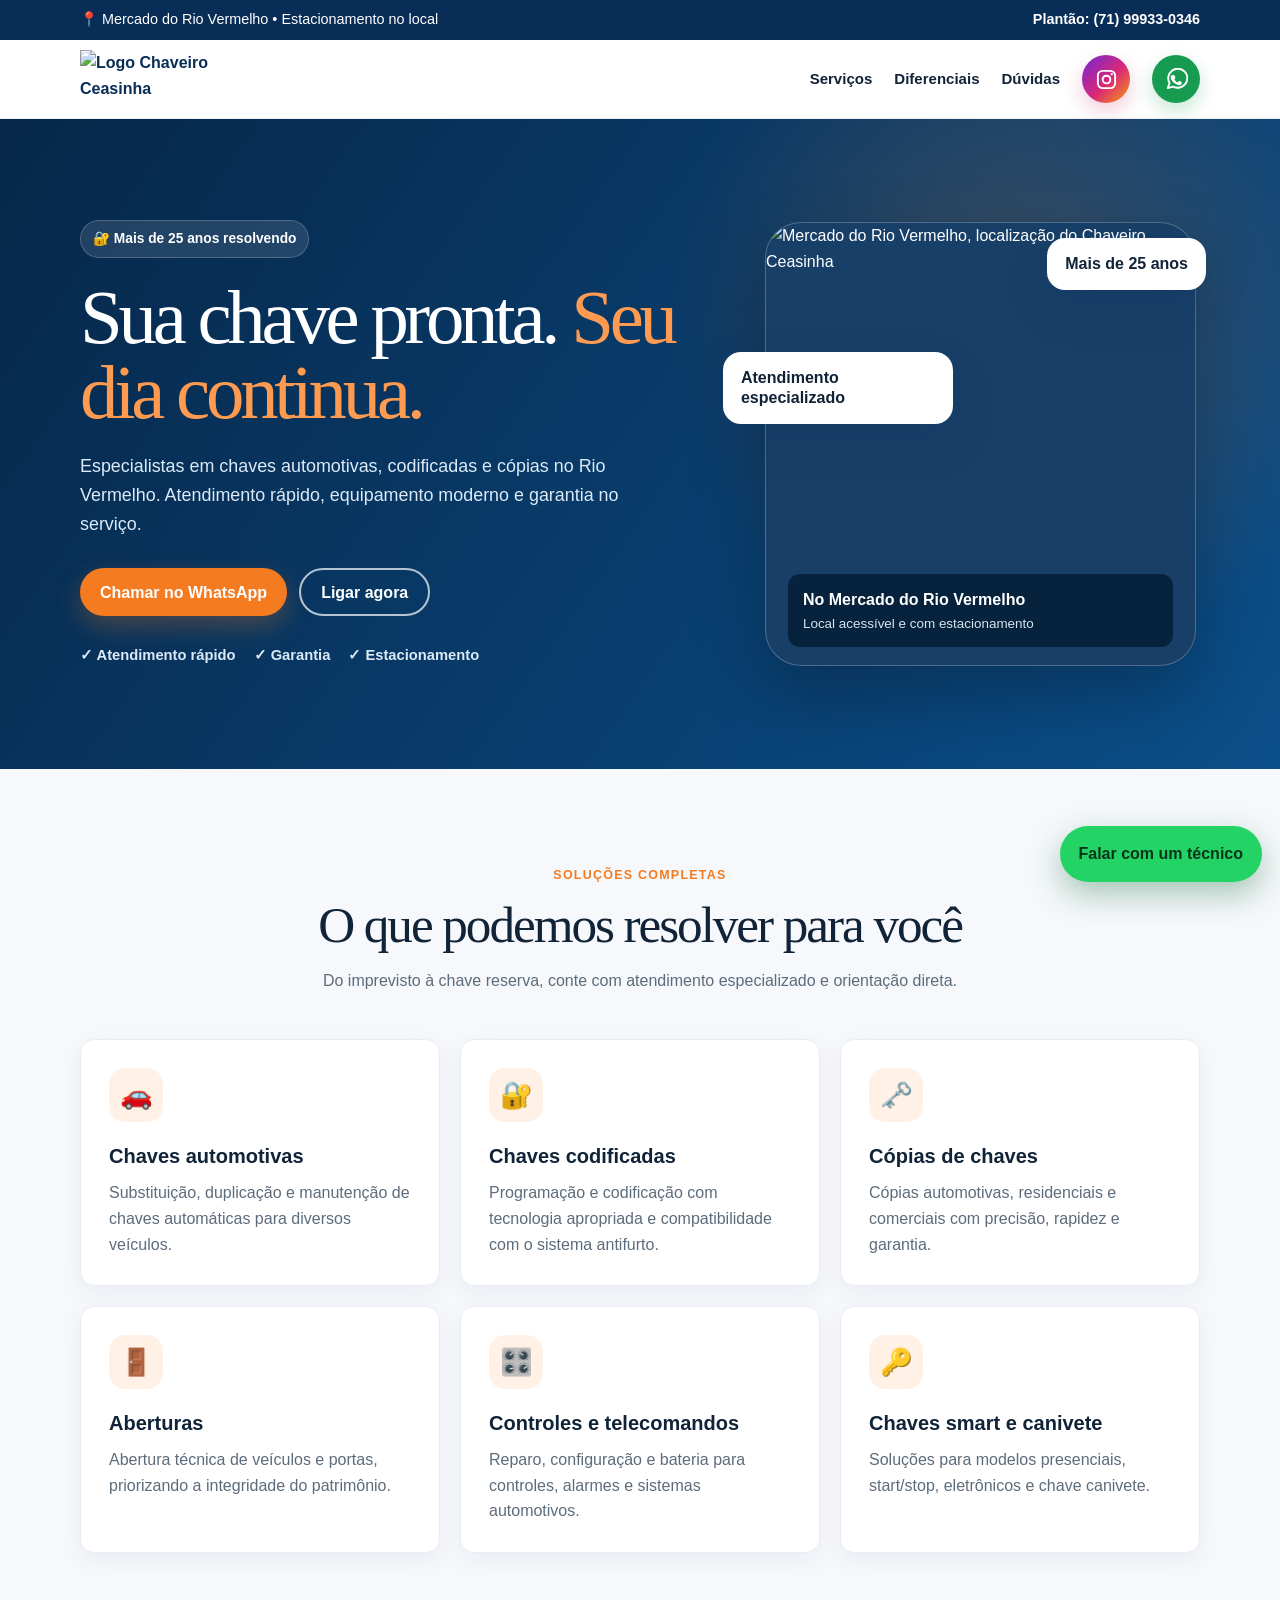
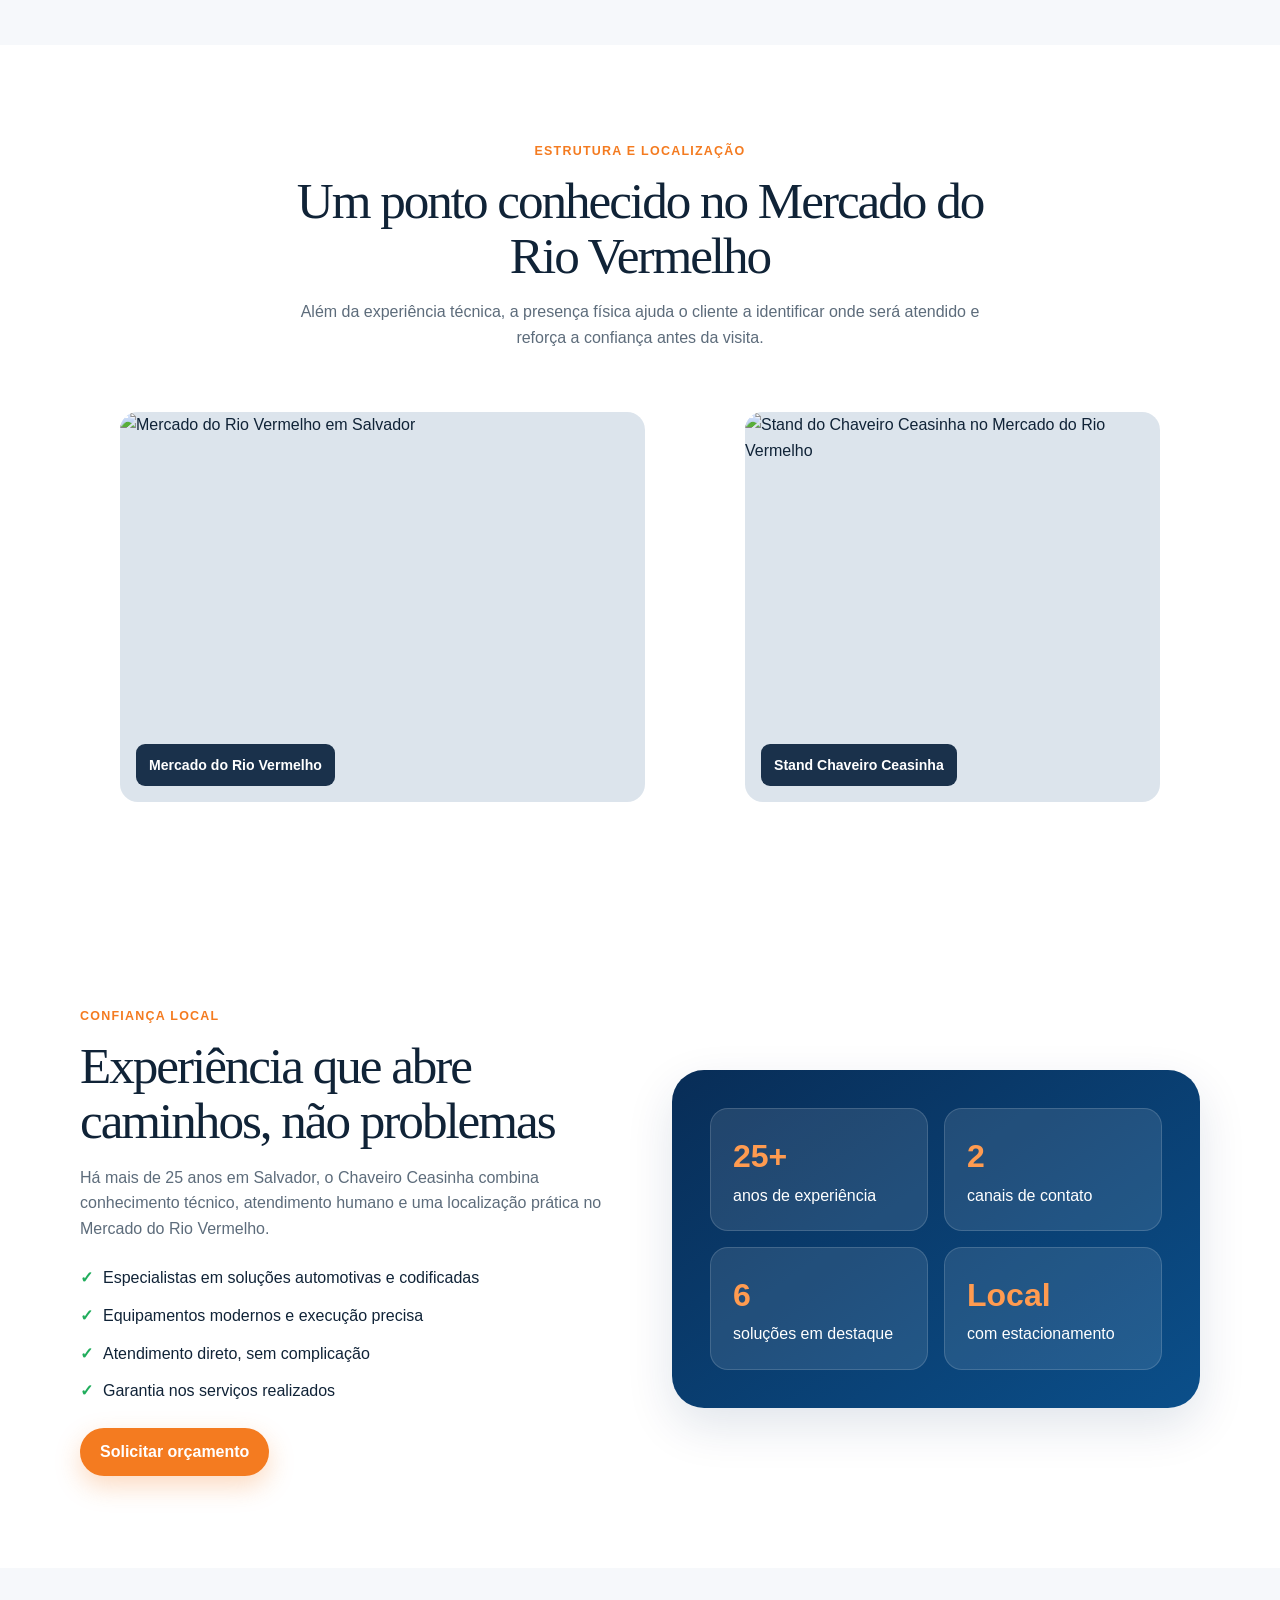
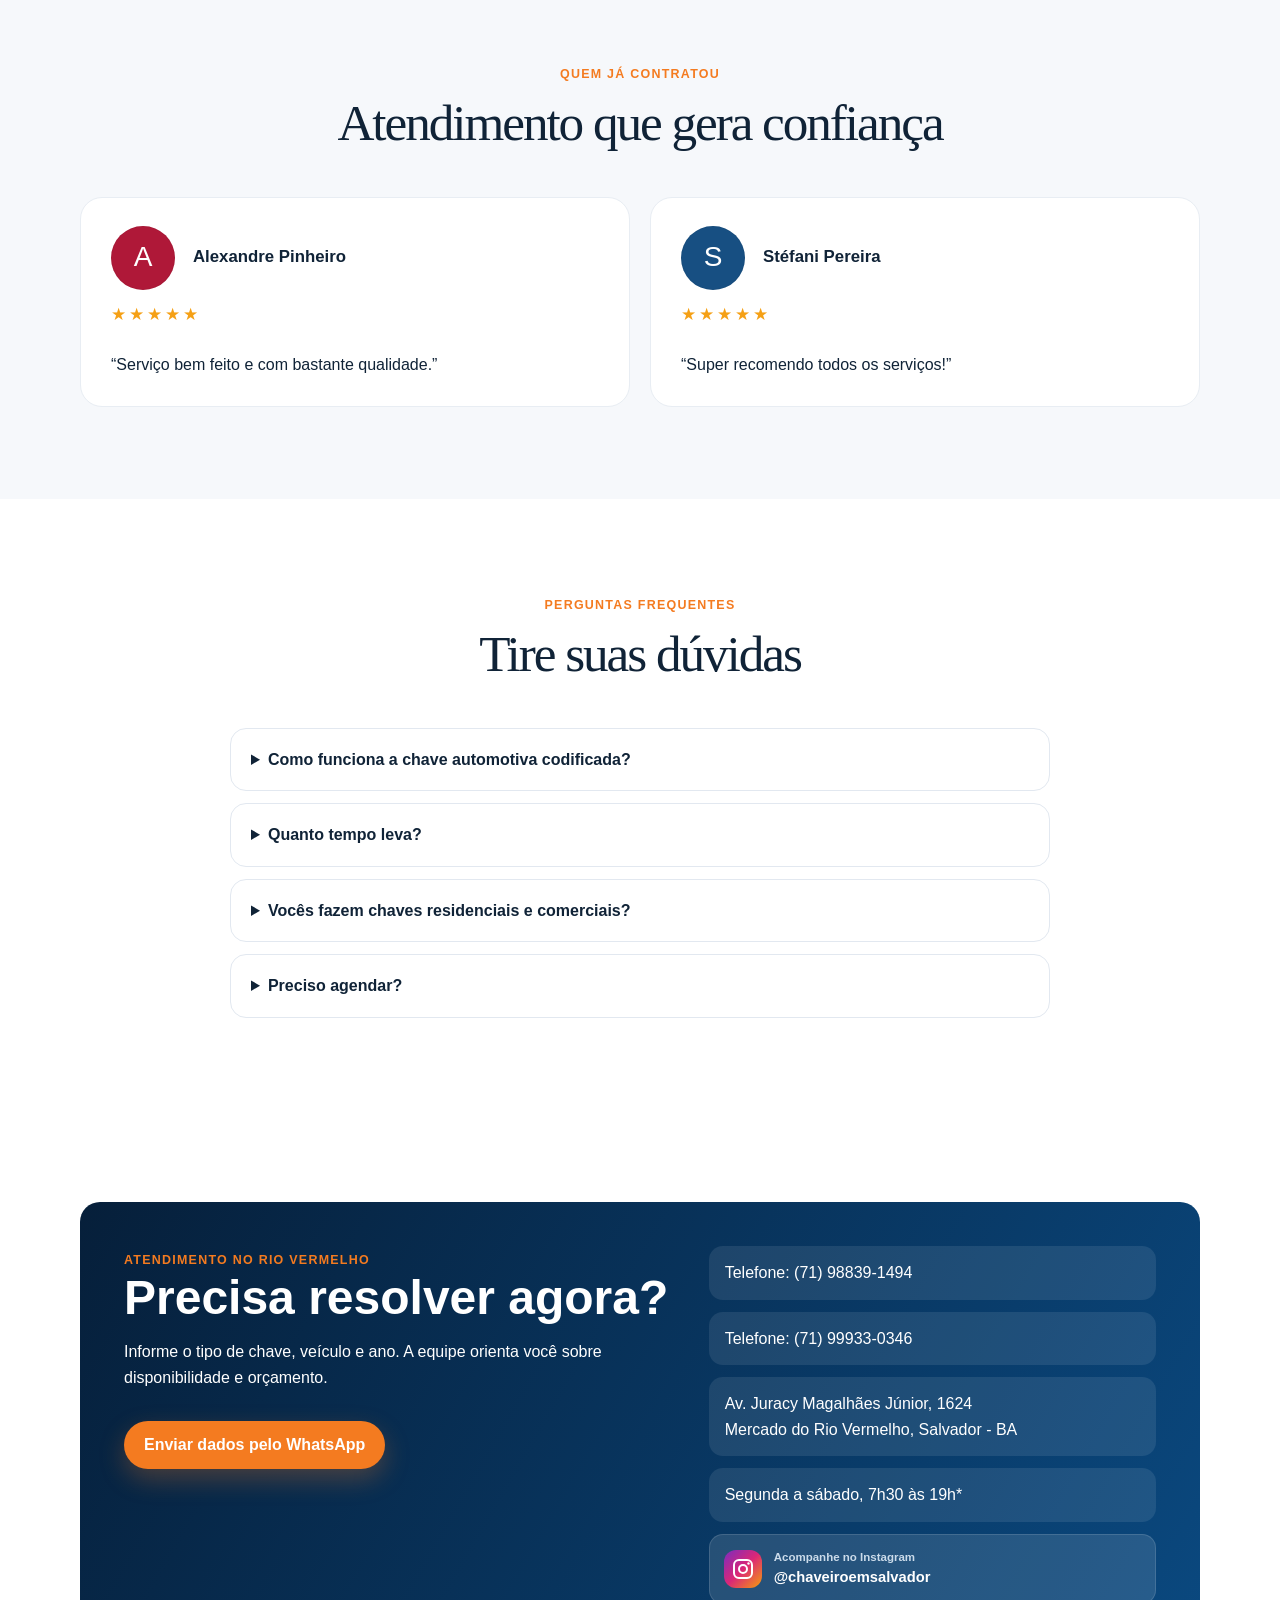
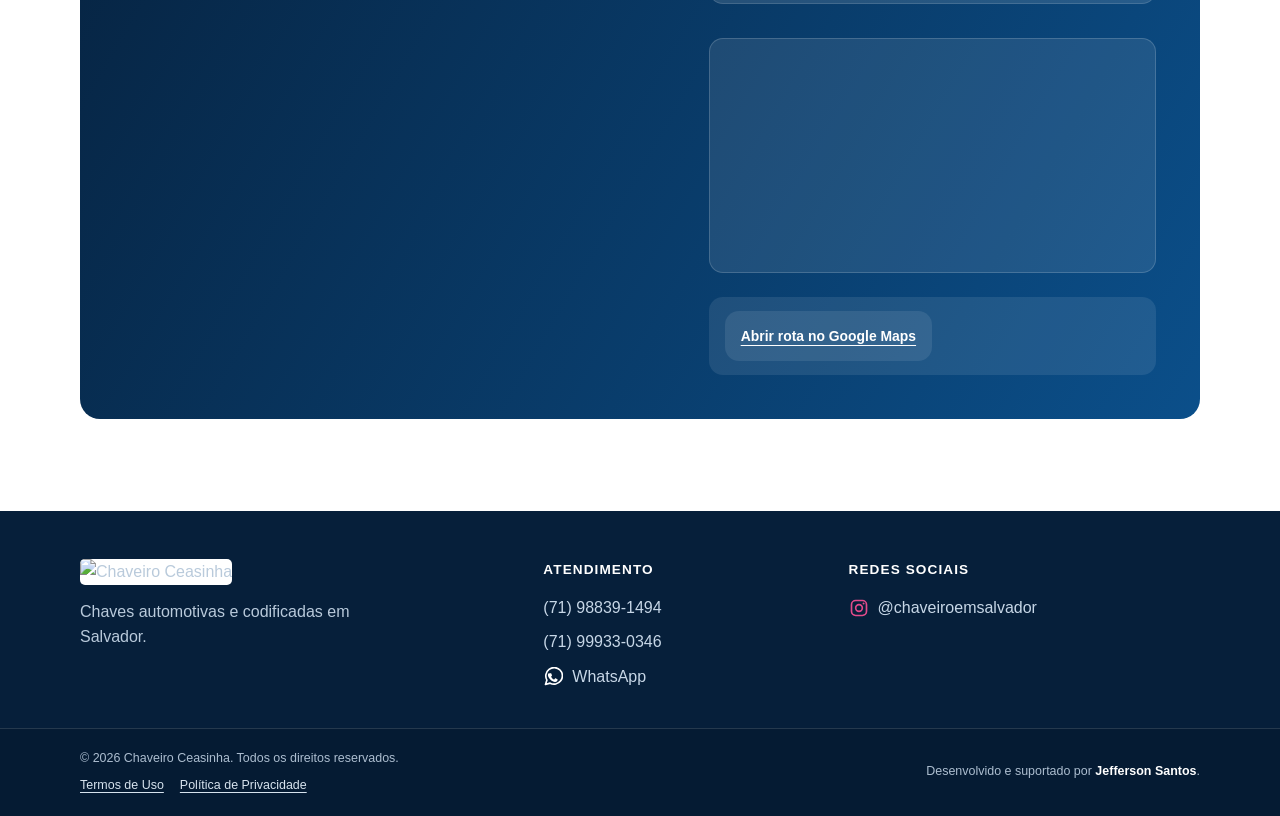
==== chaveiro-ceasinha-site-completo-v8/chaveiro-ceasinha-site-v8/index.html @ 97435607 "Add files via upload" ====
<!doctype html>
<html lang="pt-BR">
<head>
<meta charset="utf-8"><meta name="viewport" content="width=device-width,initial-scale=1">
<title>Chaveiro Ceasinha | Chaves Automotivas no Rio Vermelho</title>
<meta name="description" content="Chaves automotivas, codificadas e cópias no Mercado do Rio Vermelho, Salvador. Mais de 25 anos de experiência. Fale agora pelo WhatsApp.">
<meta name="theme-color" content="#092f5c">
<meta property="og:title" content="Chaveiro Ceasinha | Atendimento rápido em Salvador">
<meta property="og:description" content="Especialistas em chaves automotivas e codificadas no Rio Vermelho.">
<style>
:root{--navy:#082d57;--blue:#0b4f8a;--orange:#f47b20;--ink:#102337;--muted:#5d6c7b;--bg:#f6f8fb;--white:#fff;--green:#20ad5c;--shadow:0 18px 48px rgba(8,45,87,.12);--r:22px}
*{box-sizing:border-box}html{scroll-behavior:smooth}body{margin:0;font-family:Inter,ui-sans-serif,system-ui,-apple-system,Segoe UI,Roboto,Arial,sans-serif;color:var(--ink);background:var(--white);line-height:1.6}a{text-decoration:none;color:inherit}.wrap{width:min(1120px,calc(100% - 32px));margin:auto}.top{background:var(--navy);color:#fff;font-size:.9rem}.top .wrap{min-height:40px;display:flex;justify-content:space-between;align-items:center;gap:16px}.top a{font-weight:800}.nav{position:sticky;top:0;z-index:50;background:rgba(255,255,255,.94);backdrop-filter:blur(12px);border-bottom:1px solid #e9eef4}.nav .wrap{height:78px;display:flex;align-items:center;justify-content:space-between;gap:22px}.logo{display:flex;align-items:center;gap:12px;font-weight:900;color:var(--navy)}.logo img{width:188px;height:58px;object-fit:contain}.links{display:flex;align-items:center;gap:22px;font-weight:700;font-size:.94rem}.btn{display:inline-flex;align-items:center;justify-content:center;gap:9px;min-height:48px;padding:0 20px;border-radius:999px;font-weight:900;border:0;cursor:pointer;transition:.2s}.btn:hover{transform:translateY(-2px)}.btn-orange{background:var(--orange);color:#fff;box-shadow:0 10px 26px rgba(244,123,32,.28)}.btn-outline{border:2px solid rgba(255,255,255,.7);color:#fff}.hero{overflow:hidden;background:radial-gradient(circle at 80% 30%,rgba(244,123,32,.22),transparent 32%),linear-gradient(125deg,#062749,#0b4f8a);color:#fff}.hero .wrap{min-height:650px;display:grid;grid-template-columns:1.12fr .88fr;align-items:center;gap:54px;padding-block:72px}.eyebrow{display:inline-flex;gap:8px;align-items:center;background:rgba(255,255,255,.11);border:1px solid rgba(255,255,255,.2);border-radius:999px;padding:7px 12px;font-weight:800;font-size:.86rem}.hero h1{font-size:clamp(2.7rem,6vw,5.2rem);line-height:.98;letter-spacing:-.055em;margin:22px 0}.hero h1 span{color:#ff9b50}.hero p{font-size:1.12rem;color:#dceaf7;max-width:610px}.actions{display:flex;flex-wrap:wrap;gap:12px;margin-top:30px}.trust{display:flex;flex-wrap:wrap;gap:18px;margin-top:28px;color:#dceaf7;font-weight:700;font-size:.92rem}.visual{position:relative;min-height:480px}.keycard{position:absolute;inset:18px 4px 18px 34px;border-radius:36px;background:linear-gradient(145deg,rgba(255,255,255,.2),rgba(255,255,255,.07));border:1px solid rgba(255,255,255,.24);box-shadow:0 30px 70px rgba(0,0,0,.25);display:grid;place-items:center;overflow:hidden}.key{font-size:11rem;filter:drop-shadow(0 18px 18px rgba(0,0,0,.25));transform:rotate(-18deg)}.float{position:absolute;background:#fff;color:var(--ink);padding:16px 18px;border-radius:18px;box-shadow:var(--shadow);font-weight:850}.f1{left:0;bottom:58px}.f2{right:-8px;top:46px}.section{padding:92px 0}.section.gray{background:var(--bg)}.head{max-width:720px;margin:0 auto 46px;text-align:center}.kicker{color:var(--orange);font-weight:900;text-transform:uppercase;letter-spacing:.1em;font-size:.78rem}.head h2,.split h2{font-size:clamp(2rem,4vw,3.25rem);line-height:1.08;letter-spacing:-.04em;margin:10px 0 14px}.head p,.split p{color:var(--muted)}.cards{display:grid;grid-template-columns:repeat(3,1fr);gap:20px}.card{background:#fff;border:1px solid #e8edf3;border-radius:var(--r);padding:28px;box-shadow:0 10px 32px rgba(8,45,87,.06);transition:.2s}.card:hover{transform:translateY(-5px);box-shadow:var(--shadow)}.ico{width:54px;height:54px;display:grid;place-items:center;border-radius:16px;background:#fff1e6;font-size:1.65rem}.card h3{margin:18px 0 8px;font-size:1.25rem}.card p{color:var(--muted);margin:0}.split{display:grid;grid-template-columns:1fr 1fr;gap:64px;align-items:center}.proof{background:linear-gradient(145deg,var(--navy),var(--blue));color:#fff;border-radius:32px;padding:38px;box-shadow:var(--shadow)}.proof-grid{display:grid;grid-template-columns:1fr 1fr;gap:16px}.metric{background:rgba(255,255,255,.1);border:1px solid rgba(255,255,255,.15);padding:22px;border-radius:18px}.metric strong{font-size:2rem;display:block;color:#ff9b50}.checks{display:grid;gap:12px;margin:24px 0}.checks div{display:flex;gap:10px;align-items:flex-start}.checks b{color:var(--green)}.reviews{display:grid;grid-template-columns:1fr 1fr;gap:20px}.review{background:#fff;border-radius:var(--r);padding:28px;border:1px solid #e8edf3}.stars{color:#f7a31b;letter-spacing:2px}.review p{font-size:1.08rem}.faq{max-width:820px;margin:auto;display:grid;gap:12px}.faq details{background:#fff;border:1px solid #e2e8f0;border-radius:16px;padding:18px 20px}.faq summary{cursor:pointer;font-weight:850}.faq p{color:var(--muted);margin-bottom:0}.contact{background:linear-gradient(120deg,#061f3a,#0b4f8a);color:#fff;border-radius:32px;padding:44px;display:grid;grid-template-columns:1.1fr .9fr;gap:38px}.contact h2{font-size:clamp(2rem,4vw,3rem);line-height:1.08;margin:0 0 14px}.info{display:grid;gap:12px}.info a,.info div{background:rgba(255,255,255,.09);padding:14px 16px;border-radius:14px}.footer{padding:34px 0 90px;background:#061f3a;color:#b9cadb}.footer .wrap{display:flex;justify-content:space-between;gap:24px;flex-wrap:wrap}.wa{position:fixed;right:18px;bottom:18px;z-index:60;background:#24d366;color:#07351a;border-radius:999px;padding:15px 19px;font-weight:900;box-shadow:0 12px 32px rgba(12,100,48,.35)}
@media(max-width:850px){.links a:not(.btn){display:none}.hero .wrap,.split,.contact{grid-template-columns:1fr}.hero .wrap{padding-block:56px}.visual{min-height:390px}.cards{grid-template-columns:1fr 1fr}.contact{padding:30px}.top .wrap{justify-content:center}.top span{display:none}}
@media(max-width:560px){.logo img{width:154px}.nav .btn{display:none}.hero h1{font-size:2.75rem}.visual{min-height:340px}.key{font-size:8rem}.cards,.reviews,.proof-grid{grid-template-columns:1fr}.section{padding:68px 0}.keycard{inset:12px}.f2{right:0}.actions .btn{width:100%}.wa{left:16px;right:16px;text-align:center}.footer{padding-bottom:105px}}

/* Refinamento V3: preserva o prototipo original e reduz o aspecto de template */
body{font-family:Arial,"Helvetica Neue",sans-serif}.hero h1,.head h2,.split h2{font-family:Georgia,"Times New Roman",serif;font-weight:500}.keycard.photo-card{display:block;background:#173f67}.photo-card img{width:100%;height:100%;object-fit:cover;filter:saturate(.9) contrast(1.02)}.photo-caption{position:absolute;left:20px;right:20px;bottom:20px;background:rgba(6,31,58,.91);color:#fff;padding:15px 17px;border-radius:12px;display:flex;flex-direction:column}.photo-caption strong{font-size:1rem}.photo-caption span{color:#d7e4ef;font-size:.84rem}.card{border-radius:14px;box-shadow:0 7px 24px rgba(8,45,87,.055)}.contact{border-radius:20px}.gallery{display:grid;grid-template-columns:1.1fr .9fr;gap:20px;margin-top:42px}.gallery-main,.stand-photo{position:relative;overflow:hidden;border-radius:18px;background:#dce4ec;min-height:390px}.gallery img{width:100%;height:100%;object-fit:cover}.gallery-label{position:absolute;left:16px;bottom:16px;background:rgba(6,31,58,.9);color:#fff;padding:10px 13px;border-radius:9px;font-weight:800;font-size:.88rem}.stand-photo img{object-position:center}.stand-fallback{display:none;position:absolute;inset:0;place-items:center;text-align:center;padding:35px;background:#eef2f5;color:#506274}.mini-map{margin-top:22px;border:1px solid rgba(255,255,255,.17);border-radius:14px;overflow:hidden;background:#eef2f5;height:235px}.mini-map iframe{width:100%;height:100%;border:0;display:block;filter:grayscale(1) contrast(.9) opacity(.88)}.map-actions{display:flex;gap:10px;margin-top:12px}.map-link{font-size:.87rem;font-weight:800;color:#fff;text-decoration:underline;text-underline-offset:4px}@media(max-width:850px){.gallery{grid-template-columns:1fr}.gallery-main,.stand-photo{min-height:330px}}@media(max-width:560px){.gallery-main,.stand-photo{min-height:260px}.mini-map{height:190px}}

/* V4: correcao de sobreposicao no card principal */
.visual .f1{left:-8px;top:148px;bottom:auto;max-width:230px;white-space:normal;line-height:1.25}
.visual .f2{right:-6px;top:34px;max-width:190px;white-space:normal;line-height:1.25}
.photo-caption{left:22px;right:22px;bottom:18px;padding:13px 15px;min-height:66px;z-index:3}
.photo-caption strong,.photo-caption span{display:block;max-width:100%;overflow-wrap:anywhere}
.stand-photo img{object-position:center 48%}
@media(max-width:560px){.visual .f1{left:6px;top:124px;max-width:195px;padding:12px 14px}.visual .f2{right:6px;top:26px;max-width:165px;padding:12px 14px}.photo-caption{left:12px;right:12px;bottom:12px;padding:11px 13px}.photo-caption strong{font-size:.9rem}.photo-caption span{font-size:.76rem}}

/* V5: cards de avaliacao com avatares neutros */
.testimonial-card{display:flex;flex-direction:column;min-height:210px;padding:28px 30px}
.review-person{display:flex;align-items:center;gap:18px;margin-bottom:17px}
.review-person strong{font-size:1.05rem;color:var(--ink)}
.review-avatar{width:64px;height:64px;flex:0 0 64px;border-radius:50%;display:grid;place-items:center;color:#fff;font-size:1.75rem;font-weight:500;box-shadow:inset 0 0 0 1px rgba(0,0,0,.05)}
.avatar-a{background:#af1838}.avatar-s{background:#174f82}
.testimonial-card .stars{font-size:1.06rem;line-height:1;letter-spacing:3px;margin:0 0 19px;color:#f5a015}
.testimonial-card p{margin:auto 0 0;color:var(--ink);font-size:1rem;line-height:1.55}
@media(max-width:560px){.testimonial-card{min-height:195px;padding:24px}.review-avatar{width:56px;height:56px;flex-basis:56px;font-size:1.5rem}.review-person{gap:14px}.testimonial-card .stars{margin-bottom:16px}}

/* V7: integracao do Instagram */
.instagram-nav{color:var(--blue);font-weight:900;position:relative}
.instagram-nav:after{content:"";position:absolute;left:0;right:0;bottom:-5px;height:2px;background:var(--orange);transform:scaleX(0);transition:.2s}
.instagram-nav:hover:after{transform:scaleX(1)}
.instagram-contact{display:flex!important;align-items:center;gap:12px;background:rgba(255,255,255,.12)!important;border:1px solid rgba(255,255,255,.13);padding:13px 14px!important}
.instagram-contact .instagram-mark{width:38px;height:38px;flex:0 0 38px;display:grid;place-items:center;border-radius:12px;background:linear-gradient(135deg,#7b2cbf,#db2777,#f59e0b);color:#fff;font-size:1.55rem;font-weight:900}
.instagram-contact span:last-child{display:flex;flex-direction:column}.instagram-contact small{color:#cbdbea;font-size:.72rem;font-weight:700}.instagram-contact strong{color:#fff;font-size:.92rem}.footer-instagram{color:#fff;font-weight:800}.footer-instagram:hover{text-decoration:underline;text-underline-offset:3px}
@media(max-width:850px){.instagram-nav{display:none}}

/* V8: iconografia e rodape legal */
.sr-only{position:absolute!important;width:1px!important;height:1px!important;padding:0!important;margin:-1px!important;overflow:hidden!important;clip:rect(0,0,0,0)!important;white-space:nowrap!important;border:0!important}.social-icon{width:23px;height:23px;display:block}.social-nav{width:48px;height:48px;display:grid!important;place-items:center;padding:0!important;border-radius:50%;transition:.2s;position:relative}.social-nav:focus-visible,.footer a:focus-visible{outline:3px solid #f6a46a;outline-offset:3px}.instagram-nav{color:#fff!important;background:linear-gradient(135deg,#6d28d9,#db2777 55%,#f59e0b);box-shadow:0 8px 20px rgba(190,24,93,.22)}.instagram-nav:after{display:none}.whatsapp-nav{color:#fff!important;background:#169b50!important;border-color:#169b50!important;box-shadow:0 8px 20px rgba(22,155,80,.24)}.social-nav:hover{transform:translateY(-2px)}.instagram-contact .instagram-mark .social-icon{width:24px;height:24px}.instagram-contact .instagram-mark{border-radius:12px}.footer{padding:48px 0 0}.footer-main{display:grid!important;grid-template-columns:1.25fr .8fr 1fr;gap:42px;align-items:start!important}.footer-brand img{width:158px;height:52px;object-fit:contain;background:#fff;border-radius:5px}.footer-brand p{max-width:300px;margin:14px 0 0}.footer-links{display:flex;flex-direction:column;gap:9px}.footer-links>strong{color:#fff;margin-bottom:5px;font-size:.85rem;text-transform:uppercase;letter-spacing:.08em}.footer-links a{display:flex;align-items:center;gap:9px;color:#c7d7e7}.footer-links .social-icon{width:20px;height:20px;color:#fff}.footer-social .social-icon{color:#e34b8b}.legal-bar{margin-top:38px;border-top:1px solid rgba(255,255,255,.13);background:rgba(0,0,0,.12);padding:20px 0}.legal-inner{display:flex;justify-content:space-between;align-items:center;gap:28px;font-size:.78rem;color:#adbed0}.legal-inner>div{display:flex;flex-direction:column;gap:7px}.legal-inner nav{display:flex;gap:16px}.legal-inner nav a{color:#d7e3ee;text-decoration:underline;text-underline-offset:3px}.legal-inner p{margin:0;text-align:right}.legal-inner strong{color:#fff}@media(max-width:850px){.instagram-nav{display:grid!important}.nav{gap:10px}.social-nav{width:44px;height:44px}.footer-main{grid-template-columns:1fr 1fr!important}}@media(max-width:560px){.nav .social-nav{display:grid!important}.footer-main{grid-template-columns:1fr!important}.legal-inner{align-items:flex-start;flex-direction:column}.legal-inner p{text-align:left}.legal-inner nav{flex-wrap:wrap}.footer{padding-top:40px}}
</style>
</head>
<body>
<div class="top"><div class="wrap"><span>📍 Mercado do Rio Vermelho • Estacionamento no local</span><a href="tel:+5571999330346">Plantão: (71) 99933-0346</a></div></div>
<header class="nav"><div class="wrap"><a class="logo" href="#inicio" aria-label="Chaveiro Ceasinha"><img src="https://irp.cdn-website.com/64990921/dms3rep/multi/Ceasinha-logo.jpg" alt="Logo Chaveiro Ceasinha"></a><nav class="links" aria-label="Principal"><a href="#servicos">Serviços</a><a href="#diferenciais">Diferenciais</a><a href="#duvidas">Dúvidas</a><a class="social-nav instagram-nav" href="https://www.instagram.com/chaveiroemsalvador/" target="_blank" rel="noopener noreferrer" aria-label="Abrir Instagram do Chaveiro Ceasinha" title="Instagram"><svg class="social-icon" viewBox="0 0 24 24" aria-hidden="true"><rect x="3" y="3" width="18" height="18" rx="5" fill="none" stroke="currentColor" stroke-width="2"/><circle cx="12" cy="12" r="4" fill="none" stroke="currentColor" stroke-width="2"/><circle cx="17.5" cy="6.5" r="1.2" fill="currentColor"/></svg><span class="sr-only">Instagram</span></a><a class="social-nav whatsapp-nav" href="https://wa.me/5571988391494?text=Olá%2C%20preciso%20de%20um%20serviço%20de%20chaveiro." target="_blank" rel="noopener noreferrer" aria-label="Falar com o Chaveiro Ceasinha pelo WhatsApp" title="WhatsApp"><svg class="social-icon" viewBox="0 0 24 24" aria-hidden="true"><path d="M20.4 3.6A10 10 0 0 0 4.7 15.7L3 21l5.5-1.6A10 10 0 0 0 20.4 3.6Z" fill="none" stroke="currentColor" stroke-width="2" stroke-linejoin="round"/><path d="M8.2 7.8c.2-.4.4-.4.7-.4h.5c.2 0 .4.1.5.4l.9 2.1c.1.3 0 .5-.2.7l-.7.8c-.2.2-.1.4 0 .6.7 1.3 1.7 2.3 3 3 .2.1.4.1.6-.1l.9-1.1c.2-.2.4-.3.7-.2l2.1 1c.3.1.4.3.4.5 0 .4-.2 1.5-.9 2.1-.6.6-1.5.9-2.5.7-1.4-.2-3.4-1-5.2-2.7-1.5-1.4-2.7-3.3-3-4.8-.3-1.2.1-2.1.6-2.6.5-.5 1.1-.6 1.6 0Z" fill="currentColor"/></svg><span class="sr-only">WhatsApp</span></a></nav></div></header>
<main id="inicio">
<section class="hero"><div class="wrap"><div><span class="eyebrow">🔐 Mais de 25 anos resolvendo</span><h1>Sua chave pronta. <span>Seu dia continua.</span></h1><p>Especialistas em chaves automotivas, codificadas e cópias no Rio Vermelho. Atendimento rápido, equipamento moderno e garantia no serviço.</p><div class="actions"><a class="btn btn-orange" href="https://wa.me/5571988391494?text=Olá%2C%20vim%20pelo%20site%20e%20preciso%20de%20atendimento.">Chamar no WhatsApp</a><a class="btn btn-outline" href="tel:+5571999330346">Ligar agora</a></div><div class="trust"><span>✓ Atendimento rápido</span><span>✓ Garantia</span><span>✓ Estacionamento</span></div></div><div class="visual"><div class="keycard photo-card"><img src="https://bahiaeconomica.com.br/wp/wp-content/uploads/2025/02/Ceasinha-Foto-Divulgacao-1.jpg" alt="Mercado do Rio Vermelho, localização do Chaveiro Ceasinha"><div class="photo-caption"><strong>No Mercado do Rio Vermelho</strong><span>Local acessível e com estacionamento</span></div></div><div class="float f1">Atendimento especializado</div><div class="float f2">Mais de 25 anos</div></div></div></section>
<section class="section gray" id="servicos"><div class="wrap"><div class="head"><span class="kicker">Soluções completas</span><h2>O que podemos resolver para você</h2><p>Do imprevisto à chave reserva, conte com atendimento especializado e orientação direta.</p></div><div class="cards"><article class="card"><div class="ico">🚗</div><h3>Chaves automotivas</h3><p>Substituição, duplicação e manutenção de chaves automáticas para diversos veículos.</p></article><article class="card"><div class="ico">🔐</div><h3>Chaves codificadas</h3><p>Programação e codificação com tecnologia apropriada e compatibilidade com o sistema antifurto.</p></article><article class="card"><div class="ico">🗝️</div><h3>Cópias de chaves</h3><p>Cópias automotivas, residenciais e comerciais com precisão, rapidez e garantia.</p></article><article class="card"><div class="ico">🚪</div><h3>Aberturas</h3><p>Abertura técnica de veículos e portas, priorizando a integridade do patrimônio.</p></article><article class="card"><div class="ico">🎛️</div><h3>Controles e telecomandos</h3><p>Reparo, configuração e bateria para controles, alarmes e sistemas automotivos.</p></article><article class="card"><div class="ico">🔑</div><h3>Chaves smart e canivete</h3><p>Soluções para modelos presenciais, start/stop, eletrônicos e chave canivete.</p></article></div></div></section>
<section class="section" id="estrutura"><div class="wrap"><div class="head"><span class="kicker">Estrutura e localização</span><h2>Um ponto conhecido no Mercado do Rio Vermelho</h2><p>Além da experiência técnica, a presença física ajuda o cliente a identificar onde será atendido e reforça a confiança antes da visita.</p></div><div class="gallery"><figure class="gallery-main"><img src="https://www.bnews.com.br/media/_versions/outubro_2023/ceasinha_riovermelho_robertoviana_widelg_widexl.jpg" alt="Mercado do Rio Vermelho em Salvador"><figcaption class="gallery-label">Mercado do Rio Vermelho</figcaption></figure><figure class="stand-photo"><img src="assets/foto-stand-chaveiro-ceasinha.png" alt="Stand do Chaveiro Ceasinha no Mercado do Rio Vermelho"><figcaption class="gallery-label">Stand Chaveiro Ceasinha</figcaption></figure></div></div></section><section class="section" id="diferenciais"><div class="wrap split"><div><span class="kicker">Confiança local</span><h2>Experiência que abre caminhos, não problemas</h2><p>Há mais de 25 anos em Salvador, o Chaveiro Ceasinha combina conhecimento técnico, atendimento humano e uma localização prática no Mercado do Rio Vermelho.</p><div class="checks"><div><b>✓</b><span>Especialistas em soluções automotivas e codificadas</span></div><div><b>✓</b><span>Equipamentos modernos e execução precisa</span></div><div><b>✓</b><span>Atendimento direto, sem complicação</span></div><div><b>✓</b><span>Garantia nos serviços realizados</span></div></div><a class="btn btn-orange" href="https://wa.me/5571988391494?text=Olá%2C%20gostaria%20de%20solicitar%20um%20orçamento.">Solicitar orçamento</a></div><div class="proof"><div class="proof-grid"><div class="metric"><strong>25+</strong>anos de experiência</div><div class="metric"><strong>2</strong>canais de contato</div><div class="metric"><strong>6</strong>soluções em destaque</div><div class="metric"><strong>Local</strong>com estacionamento</div></div></div></div></section>
<section class="section gray"><div class="wrap"><div class="head"><span class="kicker">Quem já contratou</span><h2>Atendimento que gera confiança</h2></div><div class="reviews"><article class="review testimonial-card"><div class="review-person"><div class="review-avatar avatar-a" aria-hidden="true">A</div><strong>Alexandre Pinheiro</strong></div><div class="stars" aria-label="Avaliação de 5 estrelas">★★★★★</div><p>“Serviço bem feito e com bastante qualidade.”</p></article><article class="review testimonial-card"><div class="review-person"><div class="review-avatar avatar-s" aria-hidden="true">S</div><strong>Stéfani Pereira</strong></div><div class="stars" aria-label="Avaliação de 5 estrelas">★★★★★</div><p>“Super recomendo todos os serviços!”</p></article></div></div></section>
<section class="section" id="duvidas"><div class="wrap"><div class="head"><span class="kicker">Perguntas frequentes</span><h2>Tire suas dúvidas</h2></div><div class="faq"><details><summary>Como funciona a chave automotiva codificada?</summary><p>A programação é feita para compatibilizar a chave com o sistema antifurto do veículo, usando equipamento específico.</p></details><details><summary>Quanto tempo leva?</summary><p>Muitos serviços podem ser concluídos em poucos minutos. O prazo exato depende do veículo e do tipo de chave.</p></details><details><summary>Vocês fazem chaves residenciais e comerciais?</summary><p>Sim. Também realizamos cópias de chaves residenciais e comerciais.</p></details><details><summary>Preciso agendar?</summary><p>Você pode ir diretamente ao Mercado do Rio Vermelho. Para agilizar, envie antes o modelo e o ano do veículo pelo WhatsApp.</p></details></div></div></section>
<section class="section"><div class="wrap contact"><div><span class="kicker">Atendimento no Rio Vermelho</span><h2>Precisa resolver agora?</h2><p>Informe o tipo de chave, veículo e ano. A equipe orienta você sobre disponibilidade e orçamento.</p><div class="actions"><a class="btn btn-orange" href="https://wa.me/5571988391494?text=Olá%2C%20preciso%20de%20atendimento.%20Meu%20veículo%20é%3A">Enviar dados pelo WhatsApp</a></div></div><div class="info"><a href="tel:+5571988391494">Telefone: (71) 98839-1494</a><a href="tel:+5571999330346">Telefone: (71) 99933-0346</a><a href="https://www.google.com/maps/search/?api=1&query=Avenida+Juracy+Magalhaes+Junior+1624+Salvador+BA" target="_blank" rel="noopener">Av. Juracy Magalhães Júnior, 1624<br>Mercado do Rio Vermelho, Salvador - BA</a><div>Segunda a sábado, 7h30 às 19h*</div><a class="instagram-contact" href="https://www.instagram.com/chaveiroemsalvador/" target="_blank" rel="noopener noreferrer"><span class="instagram-mark"><svg class="social-icon" viewBox="0 0 24 24" aria-hidden="true"><rect x="3" y="3" width="18" height="18" rx="5" fill="none" stroke="currentColor" stroke-width="2"/><circle cx="12" cy="12" r="4" fill="none" stroke="currentColor" stroke-width="2"/><circle cx="17.5" cy="6.5" r="1.2" fill="currentColor"/></svg></span><span><small>Acompanhe no Instagram</small><strong>@chaveiroemsalvador</strong></span></a><div class="mini-map"><iframe title="Mapa da localização do Chaveiro Ceasinha" loading="lazy" referrerpolicy="no-referrer-when-downgrade" src="https://www.google.com/maps?q=Avenida%20Juracy%20Magalhaes%20Junior%201624%20Salvador%20BA&z=15&output=embed"></iframe></div><div class="map-actions"><a class="map-link" href="https://www.google.com/maps/search/?api=1&query=Avenida+Juracy+Magalhaes+Junior+1624+Salvador+BA" target="_blank" rel="noopener">Abrir rota no Google Maps</a></div></div></div></section>
</main>
<footer class="footer"><div class="wrap footer-main"><div class="footer-brand"><img src="https://irp.cdn-website.com/64990921/dms3rep/multi/Ceasinha-logo.jpg" alt="Chaveiro Ceasinha"><p>Chaves automotivas e codificadas em Salvador.</p></div><div class="footer-links"><strong>Atendimento</strong><a href="tel:+5571988391494">(71) 98839-1494</a><a href="tel:+5571999330346">(71) 99933-0346</a><a href="https://wa.me/5571988391494" target="_blank" rel="noopener noreferrer"><svg class="social-icon" viewBox="0 0 24 24" aria-hidden="true"><path d="M20.4 3.6A10 10 0 0 0 4.7 15.7L3 21l5.5-1.6A10 10 0 0 0 20.4 3.6Z" fill="none" stroke="currentColor" stroke-width="2" stroke-linejoin="round"/><path d="M8.2 7.8c.2-.4.4-.4.7-.4h.5c.2 0 .4.1.5.4l.9 2.1c.1.3 0 .5-.2.7l-.7.8c-.2.2-.1.4 0 .6.7 1.3 1.7 2.3 3 3 .2.1.4.1.6-.1l.9-1.1c.2-.2.4-.3.7-.2l2.1 1c.3.1.4.3.4.5 0 .4-.2 1.5-.9 2.1-.6.6-1.5.9-2.5.7-1.4-.2-3.4-1-5.2-2.7-1.5-1.4-2.7-3.3-3-4.8-.3-1.2.1-2.1.6-2.6.5-.5 1.1-.6 1.6 0Z" fill="currentColor"/></svg><span>WhatsApp</span></a></div><div class="footer-links"><strong>Redes sociais</strong><a class="footer-social" href="https://www.instagram.com/chaveiroemsalvador/" target="_blank" rel="noopener noreferrer" aria-label="Instagram do Chaveiro Ceasinha"><svg class="social-icon" viewBox="0 0 24 24" aria-hidden="true"><rect x="3" y="3" width="18" height="18" rx="5" fill="none" stroke="currentColor" stroke-width="2"/><circle cx="12" cy="12" r="4" fill="none" stroke="currentColor" stroke-width="2"/><circle cx="17.5" cy="6.5" r="1.2" fill="currentColor"/></svg><span>@chaveiroemsalvador</span></a></div></div><div class="legal-bar"><div class="wrap legal-inner"><div><span>© 2026 Chaveiro Ceasinha. Todos os direitos reservados.</span><nav aria-label="Links legais"><a href="termos-de-uso.html">Termos de Uso</a><a href="politica-de-privacidade.html">Política de Privacidade</a></nav></div><p>Desenvolvido e suportado por <strong>Jefferson Santos</strong>.</p></div></div></footer><a class="wa" href="https://wa.me/5571988391494?text=Olá%2C%20vim%20pelo%20site%20e%20preciso%20de%20atendimento." aria-label="Falar no WhatsApp">Falar com um técnico</a>
<script>document.querySelectorAll('a[href^="#"]').forEach(a=>a.addEventListener('click',e=>{const t=document.querySelector(a.getAttribute('href'));if(t){e.preventDefault();t.scrollIntoView({behavior:'smooth'})}}));</script>
</body></html>
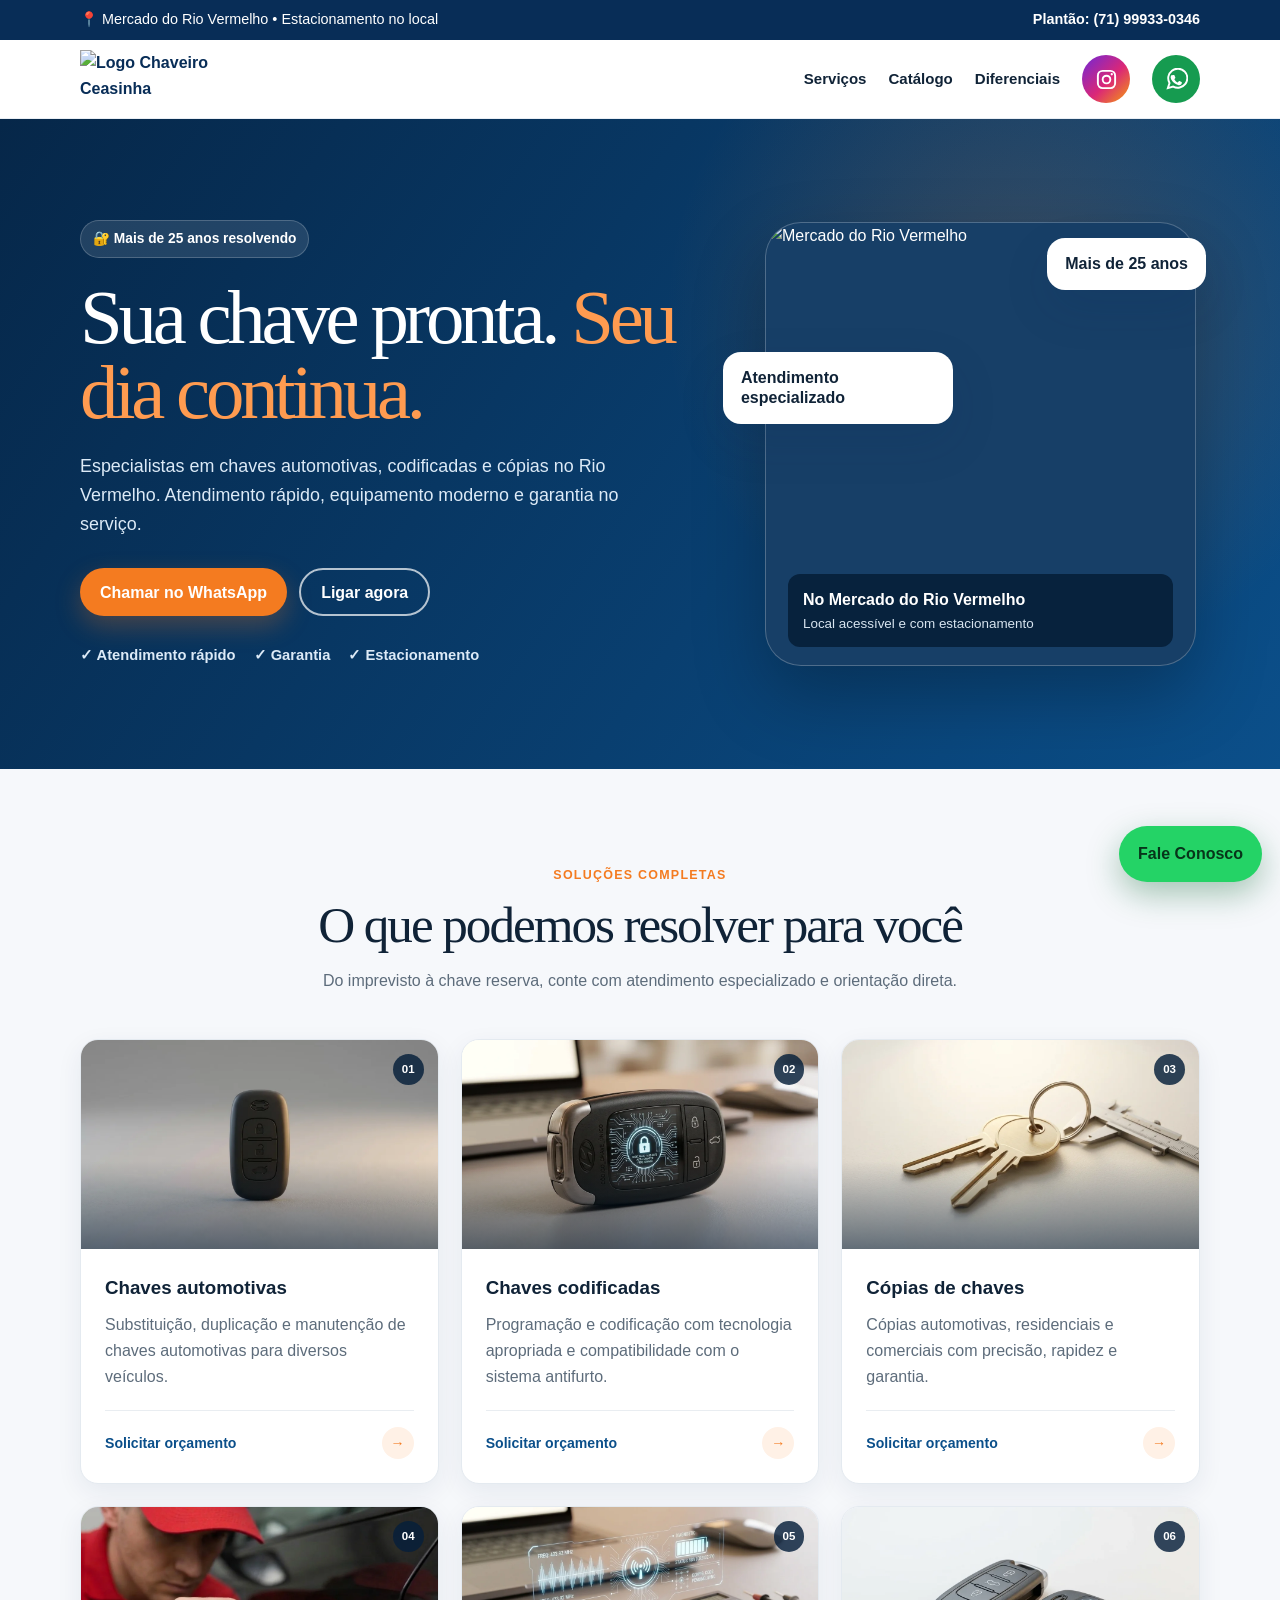
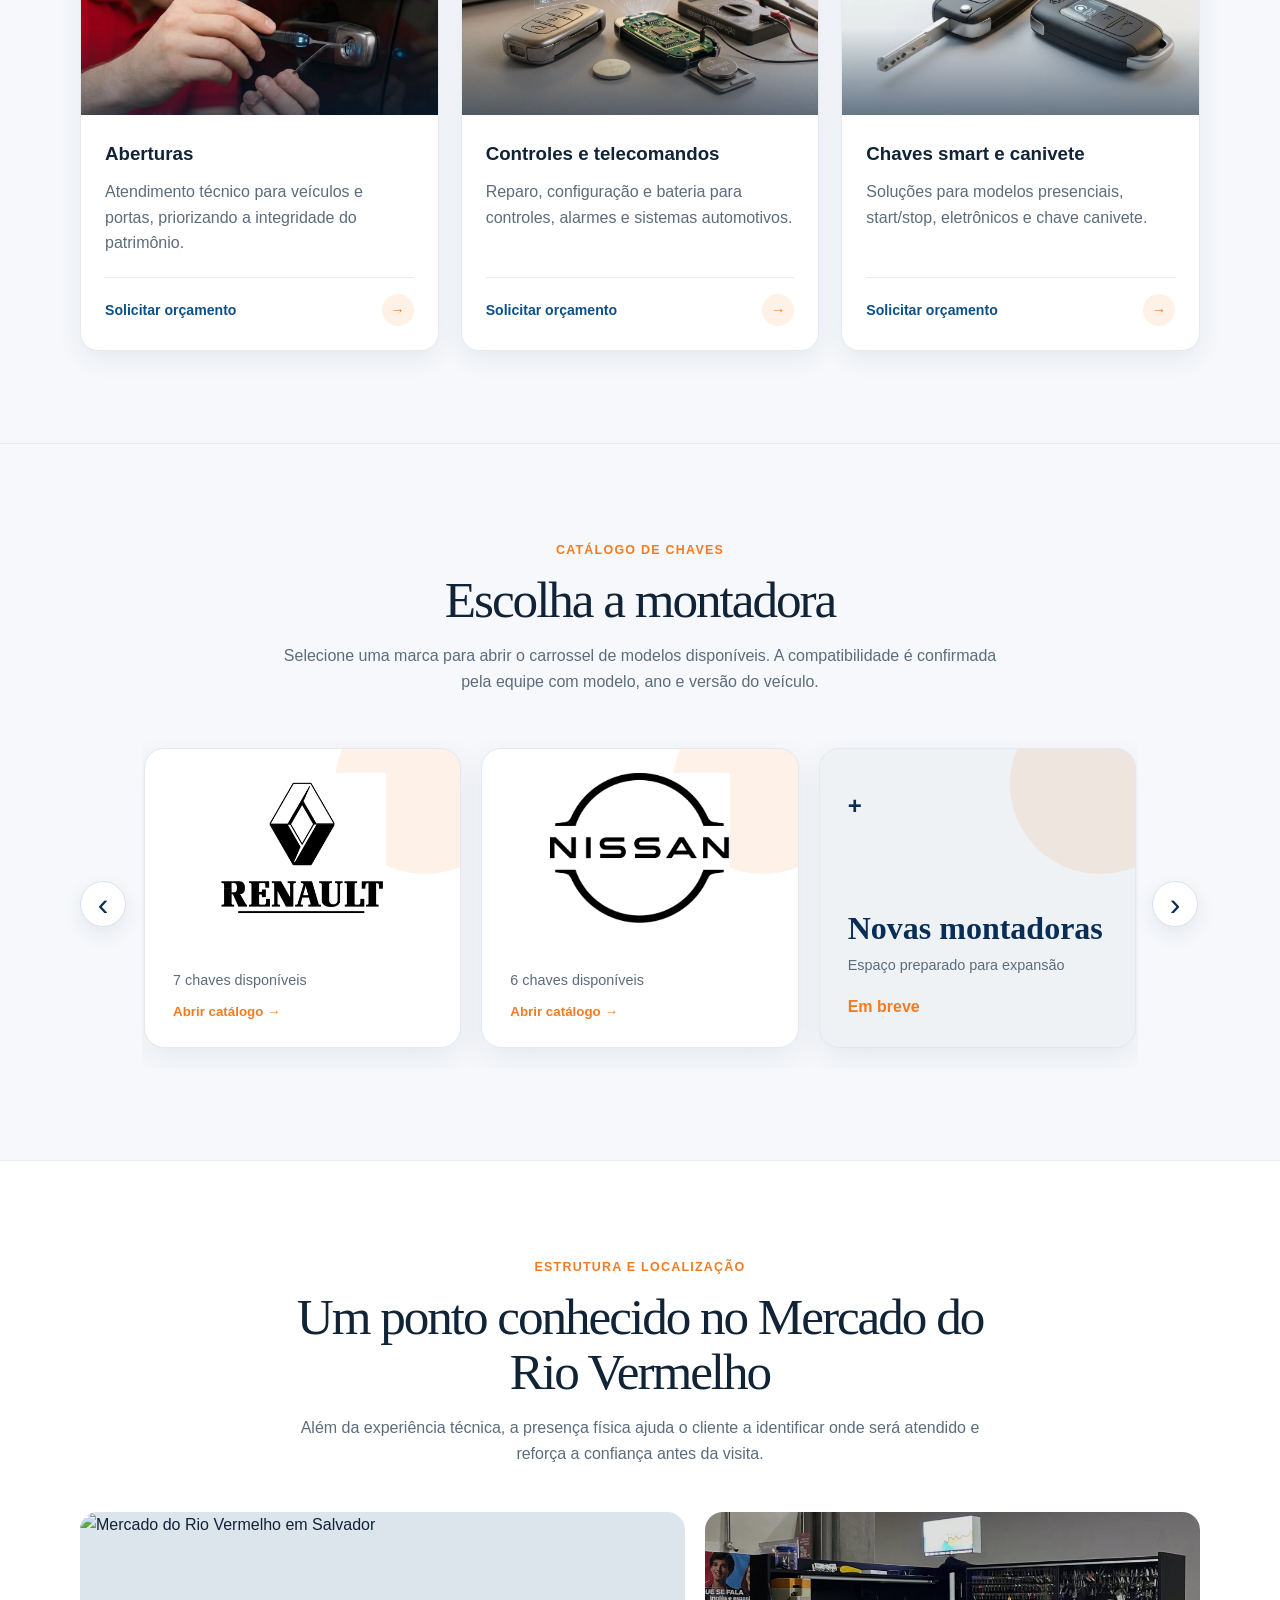
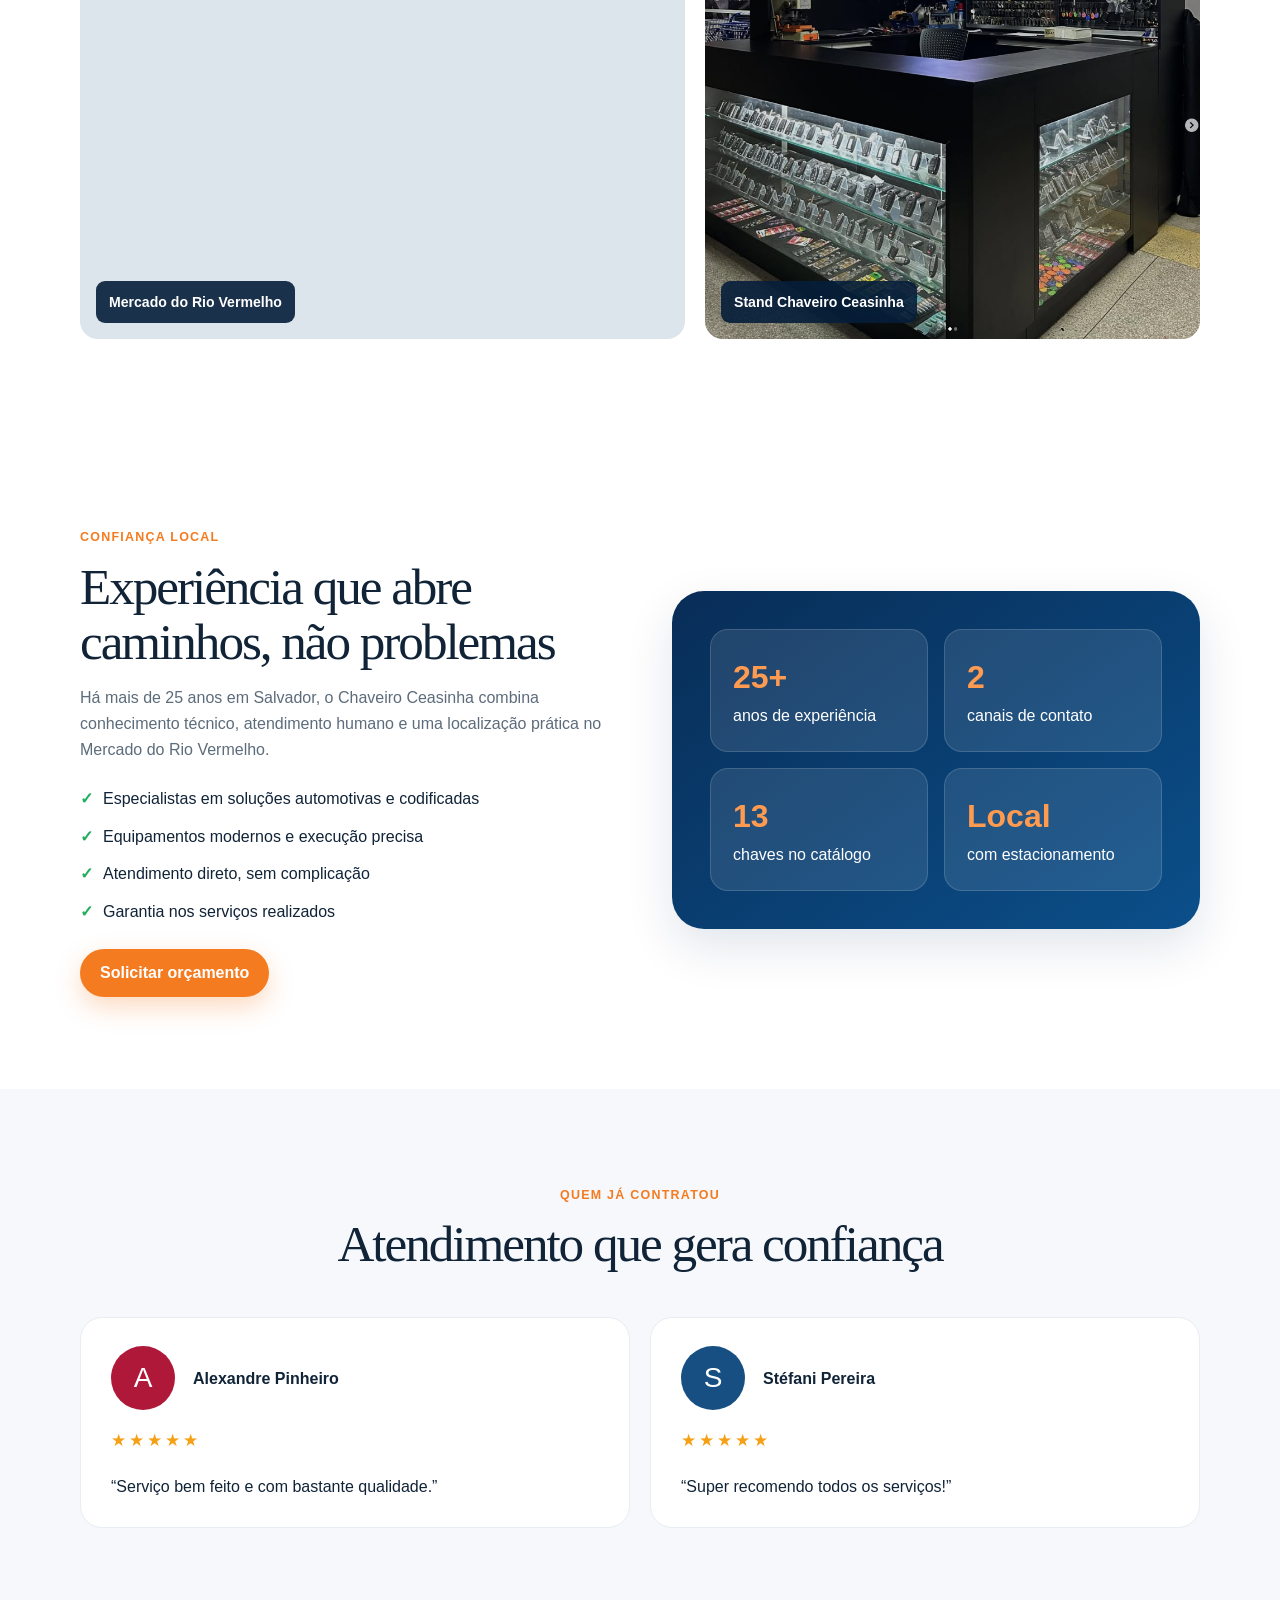
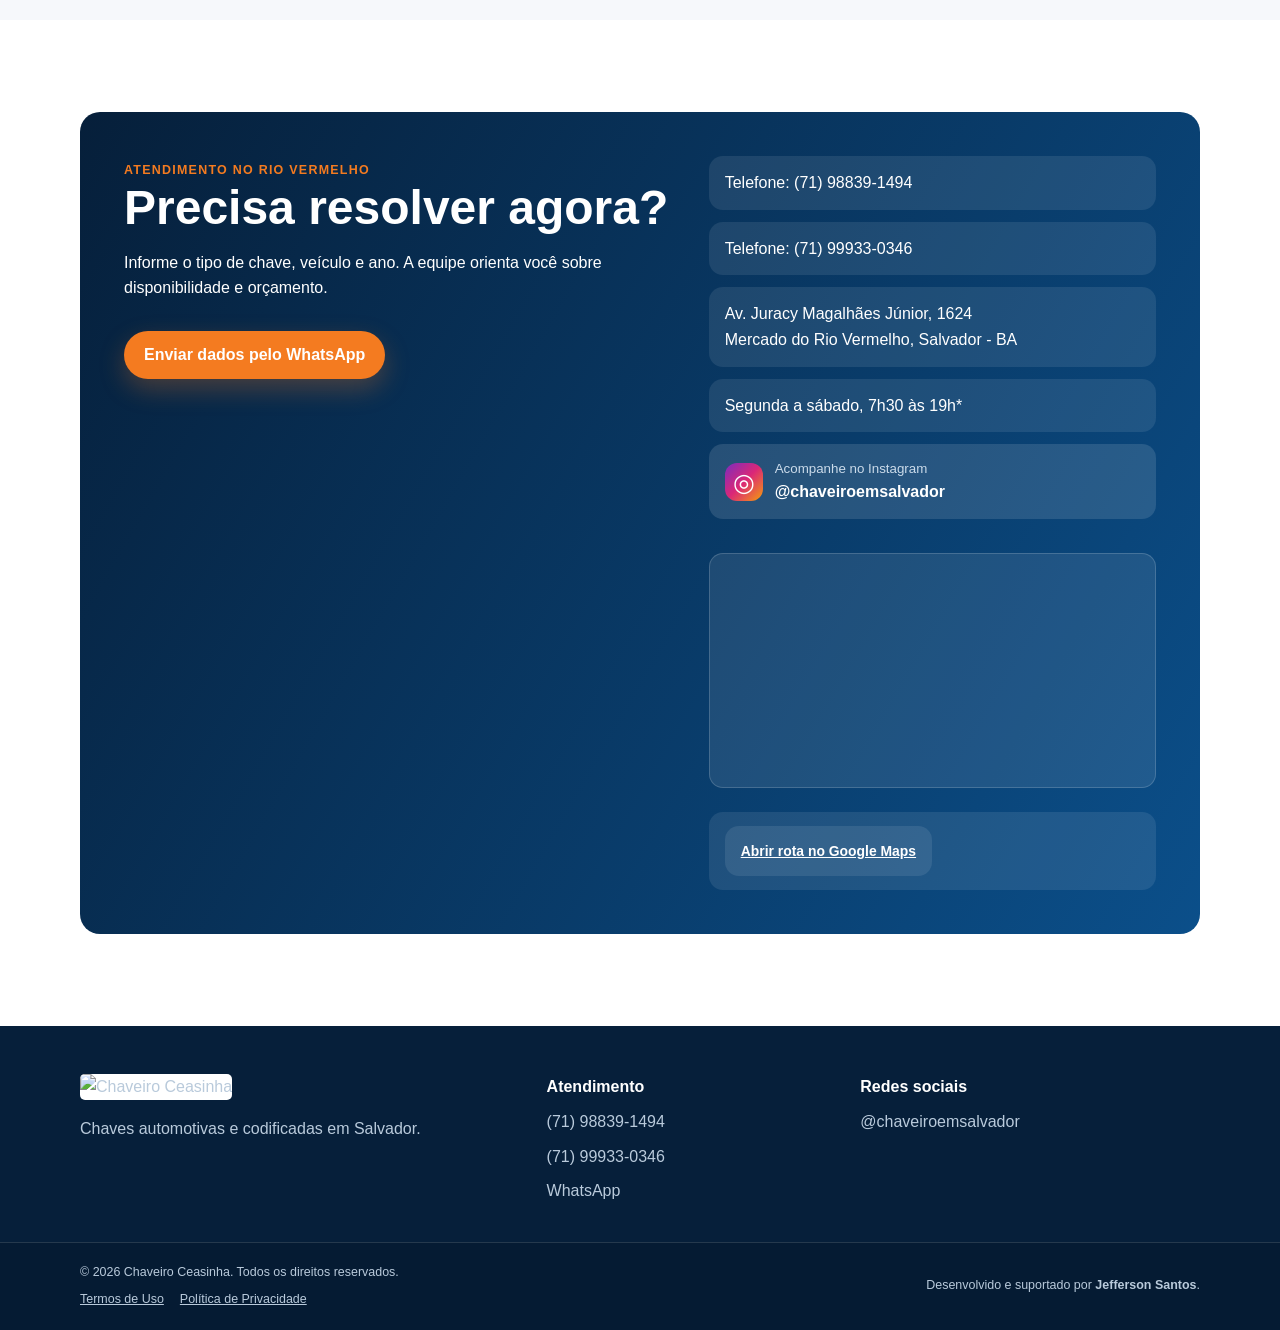
==== commit 3a29eeee: "Add files via upload" ====
--- a/chaveiro-ceasinha-site-completo-v8/chaveiro-ceasinha-site-v8/index.html
+++ b/chaveiro-ceasinha-site-completo-v8/chaveiro-ceasinha-site-v8/index.html
@@ -1,63 +1,337 @@
 <!doctype html>
 <html lang="pt-BR">
+
 <head>
-<meta charset="utf-8"><meta name="viewport" content="width=device-width,initial-scale=1">
-<title>Chaveiro Ceasinha | Chaves Automotivas no Rio Vermelho</title>
-<meta name="description" content="Chaves automotivas, codificadas e cópias no Mercado do Rio Vermelho, Salvador. Mais de 25 anos de experiência. Fale agora pelo WhatsApp.">
-<meta name="theme-color" content="#092f5c">
-<meta property="og:title" content="Chaveiro Ceasinha | Atendimento rápido em Salvador">
-<meta property="og:description" content="Especialistas em chaves automotivas e codificadas no Rio Vermelho.">
-<style>
-:root{--navy:#082d57;--blue:#0b4f8a;--orange:#f47b20;--ink:#102337;--muted:#5d6c7b;--bg:#f6f8fb;--white:#fff;--green:#20ad5c;--shadow:0 18px 48px rgba(8,45,87,.12);--r:22px}
-*{box-sizing:border-box}html{scroll-behavior:smooth}body{margin:0;font-family:Inter,ui-sans-serif,system-ui,-apple-system,Segoe UI,Roboto,Arial,sans-serif;color:var(--ink);background:var(--white);line-height:1.6}a{text-decoration:none;color:inherit}.wrap{width:min(1120px,calc(100% - 32px));margin:auto}.top{background:var(--navy);color:#fff;font-size:.9rem}.top .wrap{min-height:40px;display:flex;justify-content:space-between;align-items:center;gap:16px}.top a{font-weight:800}.nav{position:sticky;top:0;z-index:50;background:rgba(255,255,255,.94);backdrop-filter:blur(12px);border-bottom:1px solid #e9eef4}.nav .wrap{height:78px;display:flex;align-items:center;justify-content:space-between;gap:22px}.logo{display:flex;align-items:center;gap:12px;font-weight:900;color:var(--navy)}.logo img{width:188px;height:58px;object-fit:contain}.links{display:flex;align-items:center;gap:22px;font-weight:700;font-size:.94rem}.btn{display:inline-flex;align-items:center;justify-content:center;gap:9px;min-height:48px;padding:0 20px;border-radius:999px;font-weight:900;border:0;cursor:pointer;transition:.2s}.btn:hover{transform:translateY(-2px)}.btn-orange{background:var(--orange);color:#fff;box-shadow:0 10px 26px rgba(244,123,32,.28)}.btn-outline{border:2px solid rgba(255,255,255,.7);color:#fff}.hero{overflow:hidden;background:radial-gradient(circle at 80% 30%,rgba(244,123,32,.22),transparent 32%),linear-gradient(125deg,#062749,#0b4f8a);color:#fff}.hero .wrap{min-height:650px;display:grid;grid-template-columns:1.12fr .88fr;align-items:center;gap:54px;padding-block:72px}.eyebrow{display:inline-flex;gap:8px;align-items:center;background:rgba(255,255,255,.11);border:1px solid rgba(255,255,255,.2);border-radius:999px;padding:7px 12px;font-weight:800;font-size:.86rem}.hero h1{font-size:clamp(2.7rem,6vw,5.2rem);line-height:.98;letter-spacing:-.055em;margin:22px 0}.hero h1 span{color:#ff9b50}.hero p{font-size:1.12rem;color:#dceaf7;max-width:610px}.actions{display:flex;flex-wrap:wrap;gap:12px;margin-top:30px}.trust{display:flex;flex-wrap:wrap;gap:18px;margin-top:28px;color:#dceaf7;font-weight:700;font-size:.92rem}.visual{position:relative;min-height:480px}.keycard{position:absolute;inset:18px 4px 18px 34px;border-radius:36px;background:linear-gradient(145deg,rgba(255,255,255,.2),rgba(255,255,255,.07));border:1px solid rgba(255,255,255,.24);box-shadow:0 30px 70px rgba(0,0,0,.25);display:grid;place-items:center;overflow:hidden}.key{font-size:11rem;filter:drop-shadow(0 18px 18px rgba(0,0,0,.25));transform:rotate(-18deg)}.float{position:absolute;background:#fff;color:var(--ink);padding:16px 18px;border-radius:18px;box-shadow:var(--shadow);font-weight:850}.f1{left:0;bottom:58px}.f2{right:-8px;top:46px}.section{padding:92px 0}.section.gray{background:var(--bg)}.head{max-width:720px;margin:0 auto 46px;text-align:center}.kicker{color:var(--orange);font-weight:900;text-transform:uppercase;letter-spacing:.1em;font-size:.78rem}.head h2,.split h2{font-size:clamp(2rem,4vw,3.25rem);line-height:1.08;letter-spacing:-.04em;margin:10px 0 14px}.head p,.split p{color:var(--muted)}.cards{display:grid;grid-template-columns:repeat(3,1fr);gap:20px}.card{background:#fff;border:1px solid #e8edf3;border-radius:var(--r);padding:28px;box-shadow:0 10px 32px rgba(8,45,87,.06);transition:.2s}.card:hover{transform:translateY(-5px);box-shadow:var(--shadow)}.ico{width:54px;height:54px;display:grid;place-items:center;border-radius:16px;background:#fff1e6;font-size:1.65rem}.card h3{margin:18px 0 8px;font-size:1.25rem}.card p{color:var(--muted);margin:0}.split{display:grid;grid-template-columns:1fr 1fr;gap:64px;align-items:center}.proof{background:linear-gradient(145deg,var(--navy),var(--blue));color:#fff;border-radius:32px;padding:38px;box-shadow:var(--shadow)}.proof-grid{display:grid;grid-template-columns:1fr 1fr;gap:16px}.metric{background:rgba(255,255,255,.1);border:1px solid rgba(255,255,255,.15);padding:22px;border-radius:18px}.metric strong{font-size:2rem;display:block;color:#ff9b50}.checks{display:grid;gap:12px;margin:24px 0}.checks div{display:flex;gap:10px;align-items:flex-start}.checks b{color:var(--green)}.reviews{display:grid;grid-template-columns:1fr 1fr;gap:20px}.review{background:#fff;border-radius:var(--r);padding:28px;border:1px solid #e8edf3}.stars{color:#f7a31b;letter-spacing:2px}.review p{font-size:1.08rem}.faq{max-width:820px;margin:auto;display:grid;gap:12px}.faq details{background:#fff;border:1px solid #e2e8f0;border-radius:16px;padding:18px 20px}.faq summary{cursor:pointer;font-weight:850}.faq p{color:var(--muted);margin-bottom:0}.contact{background:linear-gradient(120deg,#061f3a,#0b4f8a);color:#fff;border-radius:32px;padding:44px;display:grid;grid-template-columns:1.1fr .9fr;gap:38px}.contact h2{font-size:clamp(2rem,4vw,3rem);line-height:1.08;margin:0 0 14px}.info{display:grid;gap:12px}.info a,.info div{background:rgba(255,255,255,.09);padding:14px 16px;border-radius:14px}.footer{padding:34px 0 90px;background:#061f3a;color:#b9cadb}.footer .wrap{display:flex;justify-content:space-between;gap:24px;flex-wrap:wrap}.wa{position:fixed;right:18px;bottom:18px;z-index:60;background:#24d366;color:#07351a;border-radius:999px;padding:15px 19px;font-weight:900;box-shadow:0 12px 32px rgba(12,100,48,.35)}
-@media(max-width:850px){.links a:not(.btn){display:none}.hero .wrap,.split,.contact{grid-template-columns:1fr}.hero .wrap{padding-block:56px}.visual{min-height:390px}.cards{grid-template-columns:1fr 1fr}.contact{padding:30px}.top .wrap{justify-content:center}.top span{display:none}}
-@media(max-width:560px){.logo img{width:154px}.nav .btn{display:none}.hero h1{font-size:2.75rem}.visual{min-height:340px}.key{font-size:8rem}.cards,.reviews,.proof-grid{grid-template-columns:1fr}.section{padding:68px 0}.keycard{inset:12px}.f2{right:0}.actions .btn{width:100%}.wa{left:16px;right:16px;text-align:center}.footer{padding-bottom:105px}}
+    <meta charset="utf-8">
+    <meta name="viewport" content="width=device-width,initial-scale=1">
+    <title>Chaveiro Ceasinha | Chaves Automotivas no Rio Vermelho</title>
+    <meta name="description"
+        content="Chaves automotivas, codificadas e cópias no Mercado do Rio Vermelho, Salvador. Mais de 25 anos de experiência. Fale agora pelo WhatsApp.">
+    <meta name="theme-color" content="#092f5c">
+    <meta property="og:title" content="Chaveiro Ceasinha | Atendimento rápido em Salvador">
+    <meta property="og:description" content="Especialistas em chaves automotivas e codificadas no Rio Vermelho.">
+    <link rel="stylesheet" href="styles.css">
+    <script defer src="script.js"></script>
+</head>
 
-/* Refinamento V3: preserva o prototipo original e reduz o aspecto de template */
-body{font-family:Arial,"Helvetica Neue",sans-serif}.hero h1,.head h2,.split h2{font-family:Georgia,"Times New Roman",serif;font-weight:500}.keycard.photo-card{display:block;background:#173f67}.photo-card img{width:100%;height:100%;object-fit:cover;filter:saturate(.9) contrast(1.02)}.photo-caption{position:absolute;left:20px;right:20px;bottom:20px;background:rgba(6,31,58,.91);color:#fff;padding:15px 17px;border-radius:12px;display:flex;flex-direction:column}.photo-caption strong{font-size:1rem}.photo-caption span{color:#d7e4ef;font-size:.84rem}.card{border-radius:14px;box-shadow:0 7px 24px rgba(8,45,87,.055)}.contact{border-radius:20px}.gallery{display:grid;grid-template-columns:1.1fr .9fr;gap:20px;margin-top:42px}.gallery-main,.stand-photo{position:relative;overflow:hidden;border-radius:18px;background:#dce4ec;min-height:390px}.gallery img{width:100%;height:100%;object-fit:cover}.gallery-label{position:absolute;left:16px;bottom:16px;background:rgba(6,31,58,.9);color:#fff;padding:10px 13px;border-radius:9px;font-weight:800;font-size:.88rem}.stand-photo img{object-position:center}.stand-fallback{display:none;position:absolute;inset:0;place-items:center;text-align:center;padding:35px;background:#eef2f5;color:#506274}.mini-map{margin-top:22px;border:1px solid rgba(255,255,255,.17);border-radius:14px;overflow:hidden;background:#eef2f5;height:235px}.mini-map iframe{width:100%;height:100%;border:0;display:block;filter:grayscale(1) contrast(.9) opacity(.88)}.map-actions{display:flex;gap:10px;margin-top:12px}.map-link{font-size:.87rem;font-weight:800;color:#fff;text-decoration:underline;text-underline-offset:4px}@media(max-width:850px){.gallery{grid-template-columns:1fr}.gallery-main,.stand-photo{min-height:330px}}@media(max-width:560px){.gallery-main,.stand-photo{min-height:260px}.mini-map{height:190px}}
+<body>
+    <div class="top">
+        <div class="wrap"><span>📍 Mercado do Rio Vermelho • Estacionamento no local</span><a
+                href="tel:+5571999330346">Plantão: (71) 99933-0346</a></div>
+    </div>
+    <header class="nav">
+        <div class="wrap"><a class="logo" href="#inicio" aria-label="Chaveiro Ceasinha"><img
+                    src="https://irp.cdn-website.com/64990921/dms3rep/multi/Ceasinha-logo.jpg"
+                    alt="Logo Chaveiro Ceasinha"></a>
+            <nav class="links" aria-label="Principal"><a href="#servicos">Serviços</a><a href="#catalogo">Catálogo</a><a
+                    href="#diferenciais">Diferenciais</a><a class="social-nav instagram-nav"
+                    href="https://www.instagram.com/chaveiroemsalvador/" target="_blank" rel="noopener noreferrer"
+                    aria-label="Abrir Instagram" title="Instagram"><svg class="social-icon" viewBox="0 0 24 24"
+                        aria-hidden="true">
+                        <rect x="3" y="3" width="18" height="18" rx="5" fill="none" stroke="currentColor"
+                            stroke-width="2" />
+                        <circle cx="12" cy="12" r="4" fill="none" stroke="currentColor" stroke-width="2" />
+                        <circle cx="17.5" cy="6.5" r="1.2" fill="currentColor" />
+                    </svg><span class="sr-only">Instagram</span></a><a class="social-nav whatsapp-nav"
+                    href="https://wa.me/5571988391494?text=Ol%C3%A1%2C%20preciso%20de%20um%20servi%C3%A7o%20de%20chaveiro."
+                    target="_blank" rel="noopener noreferrer" aria-label="Falar pelo WhatsApp" title="WhatsApp"><svg
+                        class="social-icon" viewBox="0 0 24 24" aria-hidden="true">
+                        <path d="M20.4 3.6A10 10 0 0 0 4.7 15.7L3 21l5.5-1.6A10 10 0 0 0 20.4 3.6Z" fill="none"
+                            stroke="currentColor" stroke-width="2" />
+                        <path
+                            d="M8.2 7.8c.2-.4.4-.4.7-.4h.5c.2 0 .4.1.5.4l.9 2.1c.1.3 0 .5-.2.7l-.7.8c-.2.2-.1.4 0 .6.7 1.3 1.7 2.3 3 3 .2.1.4.1.6-.1l.9-1.1c.2-.2.4-.3.7-.2l2.1 1c.3.1.4.3.4.5 0 .4-.2 1.5-.9 2.1-.6.6-1.5.9-2.5.7-1.4-.2-3.4-1-5.2-2.7-1.5-1.4-2.7-3.3-3-4.8-.3-1.2.1-2.1.6-2.6.5-.5 1.1-.6 1.6 0Z"
+                            fill="currentColor" />
+                    </svg><span class="sr-only">WhatsApp</span></a></nav>
+        </div>
+    </header>
+    <main id="inicio">
+        <section class="hero">
+            <div class="wrap">
+                <div><span class="eyebrow">🔐 Mais de 25 anos resolvendo</span>
+                    <h1>Sua chave pronta. <span>Seu dia continua.</span></h1>
+                    <p>Especialistas em chaves automotivas, codificadas e cópias no Rio Vermelho. Atendimento rápido,
+                        equipamento moderno e garantia no serviço.</p>
+                    <div class="actions"><a class="btn btn-orange"
+                            href="https://wa.me/5571988391494?text=Ol%C3%A1%2C%20vim%20pelo%20site%20e%20preciso%20de%20atendimento.">Chamar
+                            no WhatsApp</a><a class="btn btn-outline" href="tel:+5571999330346">Ligar agora</a></div>
+                    <div class="trust"><span>✓ Atendimento rápido</span><span>✓ Garantia</span><span>✓
+                            Estacionamento</span></div>
+                </div>
+                <div class="visual">
+                    <div class="keycard photo-card"><img
+                            src="https://bahiaeconomica.com.br/wp/wp-content/uploads/2025/02/Ceasinha-Foto-Divulgacao-1.jpg"
+                            alt="Mercado do Rio Vermelho">
+                        <div class="photo-caption"><strong>No Mercado do Rio Vermelho</strong><span>Local acessível e
+                                com estacionamento</span></div>
+                    </div>
+                    <div class="float f1">Atendimento especializado</div>
+                    <div class="float f2">Mais de 25 anos</div>
+                </div>
+            </div>
+        </section>
+        <section class="section gray" id="servicos">
+            <div class="wrap">
+                <div class="head"><span class="kicker">Soluções completas</span>
+                    <h2>O que podemos resolver para você</h2>
+                    <p>Do imprevisto à chave reserva, conte com atendimento especializado e orientação direta.</p>
+                </div>
+                <div class="cards service-grid">
+                    <article class="service-card" tabindex="0">
+                        <div class="service-media"><img src="assets/servico-chave-automotiva.webp"
+                                alt="Chaves automotivas" loading="lazy" width="1200" height="700"><span
+                                class="service-index">01</span>
+                            <div class="service-sheen" aria-hidden="true"></div>
+                        </div>
+                        <div class="service-body">
+                            <h3>Chaves automotivas</h3>
+                            <p>Substituição, duplicação e manutenção de chaves automotivas para diversos veículos.</p><a
+                                class="service-cta"
+                                href="https://wa.me/5571988391494?text=Ol%C3%A1%2C%20gostaria%20de%20atendimento%20para%20chave%20automotiva."
+                                target="_blank" rel="noopener noreferrer"><span>Solicitar orçamento</span><span
+                                    class="cta-arrow">→</span></a>
+                        </div>
+                    </article>
+                    <article class="service-card" tabindex="0">
+                        <div class="service-media"><img src="assets/servico-chave-codificada.webp"
+                                alt="Chaves codificadas" loading="lazy" width="1200" height="700"><span
+                                class="service-index">02</span>
+                            <div class="service-sheen" aria-hidden="true"></div>
+                        </div>
+                        <div class="service-body">
+                            <h3>Chaves codificadas</h3>
+                            <p>Programação e codificação com tecnologia apropriada e compatibilidade com o sistema
+                                antifurto.</p><a class="service-cta"
+                                href="https://wa.me/5571988391494?text=Ol%C3%A1%2C%20gostaria%20de%20atendimento%20para%20chave%20codificada."
+                                target="_blank" rel="noopener noreferrer"><span>Solicitar orçamento</span><span
+                                    class="cta-arrow">→</span></a>
+                        </div>
+                    </article>
+                    <article class="service-card" tabindex="0">
+                        <div class="service-media"><img src="assets/servico-copia-chave.webp" alt="Cópias de chaves"
+                                loading="lazy" width="1200" height="700"><span class="service-index">03</span>
+                            <div class="service-sheen" aria-hidden="true"></div>
+                        </div>
+                        <div class="service-body">
+                            <h3>Cópias de chaves</h3>
+                            <p>Cópias automotivas, residenciais e comerciais com precisão, rapidez e garantia.</p><a
+                                class="service-cta"
+                                href="https://wa.me/5571988391494?text=Ol%C3%A1%2C%20gostaria%20de%20atendimento%20para%20c%C3%B3pia%20de%20chave."
+                                target="_blank" rel="noopener noreferrer"><span>Solicitar orçamento</span><span
+                                    class="cta-arrow">→</span></a>
+                        </div>
+                    </article>
+                    <article class="service-card" tabindex="0">
+                        <div class="service-media"><img src="assets/servico-abertura.webp" alt="Aberturas"
+                                loading="lazy" width="1200" height="700"><span class="service-index">04</span>
+                            <div class="service-sheen" aria-hidden="true"></div>
+                        </div>
+                        <div class="service-body">
+                            <h3>Aberturas</h3>
+                            <p>Atendimento técnico para veículos e portas, priorizando a integridade do patrimônio.</p>
+                            <a class="service-cta"
+                                href="https://wa.me/5571988391494?text=Ol%C3%A1%2C%20gostaria%20de%20atendimento%20para%20abertura."
+                                target="_blank" rel="noopener noreferrer"><span>Solicitar orçamento</span><span
+                                    class="cta-arrow">→</span></a>
+                        </div>
+                    </article>
+                    <article class="service-card" tabindex="0">
+                        <div class="service-media"><img src="assets/servico-controles.webp"
+                                alt="Controles e telecomandos" loading="lazy" width="1200" height="700"><span
+                                class="service-index">05</span>
+                            <div class="service-sheen" aria-hidden="true"></div>
+                        </div>
+                        <div class="service-body">
+                            <h3>Controles e telecomandos</h3>
+                            <p>Reparo, configuração e bateria para controles, alarmes e sistemas automotivos.</p><a
+                                class="service-cta"
+                                href="https://wa.me/5571988391494?text=Ol%C3%A1%2C%20gostaria%20de%20atendimento%20para%20controle%20ou%20telecomando."
+                                target="_blank" rel="noopener noreferrer"><span>Solicitar orçamento</span><span
+                                    class="cta-arrow">→</span></a>
+                        </div>
+                    </article>
+                    <article class="service-card" tabindex="0">
+                        <div class="service-media"><img src="assets/servico-smart-canivete.webp"
+                                alt="Chaves smart e canivete" loading="lazy" width="1200" height="700"><span
+                                class="service-index">06</span>
+                            <div class="service-sheen" aria-hidden="true"></div>
+                        </div>
+                        <div class="service-body">
+                            <h3>Chaves smart e canivete</h3>
+                            <p>Soluções para modelos presenciais, start/stop, eletrônicos e chave canivete.</p><a
+                                class="service-cta"
+                                href="https://wa.me/5571988391494?text=Ol%C3%A1%2C%20gostaria%20de%20atendimento%20para%20chave%20smart%20ou%20canivete."
+                                target="_blank" rel="noopener noreferrer"><span>Solicitar orçamento</span><span
+                                    class="cta-arrow">→</span></a>
+                        </div>
+                    </article>
+                </div>
+            </div>
+        </section>
+        <section class="section catalog-section" id="catalogo">
+            <div class="wrap">
+                <div class="head"><span class="kicker">Catálogo de chaves</span>
+                    <h2>Escolha a montadora</h2>
+                    <p>Selecione uma marca para abrir o carrossel de modelos disponíveis. A compatibilidade é confirmada
+                        pela equipe com modelo, ano e versão do veículo.</p>
+                </div>
+                <div class="catalog-brand-carousel"><button class="catalog-arrow brand-prev" type="button"
+                        aria-label="Marca anterior">‹</button>
+                    <div class="catalog-brand-track"><button class="catalog-brand-card" type="button"
+                            data-brand="renault" aria-label="Abrir catálogo Renault"><span
+                                class="catalog-brand-logo catalog-brand-logo-image"><img
+                                    src="assets/montadoras/logo-renault.png" alt="Renault"></span><strong
+                                class="sr-only">Renault</strong><small>7 chaves disponíveis</small><span
+                                class="catalog-open">Abrir catálogo →</span></button><button class="catalog-brand-card"
+                            type="button" data-brand="nissan" aria-label="Abrir catálogo Nissan"><span
+                                class="catalog-brand-logo catalog-brand-logo-image nissan-image"><img
+                                    src="assets/montadoras/logo-nissan.png" alt="Nissan"></span><strong
+                                class="sr-only">Nissan</strong><small>6 chaves disponíveis</small><span
+                                class="catalog-open">Abrir catálogo →</span></button>
+                        <article class="catalog-brand-card future" aria-label="Futuras montadoras"><span
+                                class="catalog-brand-logo">+</span><strong>Novas montadoras</strong><small>Espaço
+                                preparado para expansão</small><span class="catalog-open">Em breve</span></article>
+                    </div><button class="catalog-arrow brand-next" type="button" aria-label="Próxima marca">›</button>
+                </div>
+                <div class="catalog-products" hidden>
+                    <div class="catalog-products-head"><button class="catalog-back" type="button">← Voltar às
+                            montadoras</button>
+                        <div><span class="kicker">Modelos disponíveis</span>
+                            <h3 id="catalog-title"></h3>
+                        </div><span id="catalog-count"></span>
+                    </div>
+                    <div class="catalog-product-carousel"><button class="catalog-arrow product-prev" type="button"
+                            aria-label="Chave anterior">‹</button>
+                        <div class="catalog-product-viewport">
+                            <div class="catalog-product-track" id="catalog-product-track"></div>
+                        </div><button class="catalog-arrow product-next" type="button"
+                            aria-label="Próxima chave">›</button>
+                    </div>
+                    <div class="catalog-dots" id="catalog-dots"></div>
+                </div>
+            </div>
+        </section>
+        <section class="section" id="estrutura">
+            <div class="wrap">
+                <div class="head"><span class="kicker">Estrutura e localização</span>
+                    <h2>Um ponto conhecido no Mercado do Rio Vermelho</h2>
+                    <p>Além da experiência técnica, a presença física ajuda o cliente a identificar onde será atendido e
+                        reforça a confiança antes da visita.</p>
+                </div>
+                <div class="gallery">
+                    <figure class="gallery-main"><img
+                            src="https://www.bnews.com.br/media/_versions/outubro_2023/ceasinha_riovermelho_robertoviana_widelg_widexl.jpg"
+                            alt="Mercado do Rio Vermelho em Salvador">
+                        <figcaption class="gallery-label">Mercado do Rio Vermelho</figcaption>
+                    </figure>
+                    <figure class="stand-photo"><img src="assets/foto-stand-chaveiro-ceasinha.png"
+                            alt="Stand do Chaveiro Ceasinha">
+                        <figcaption class="gallery-label">Stand Chaveiro Ceasinha</figcaption>
+                    </figure>
+                </div>
+            </div>
+        </section>
+        <section class="section" id="diferenciais">
+            <div class="wrap split">
+                <div><span class="kicker">Confiança local</span>
+                    <h2>Experiência que abre caminhos, não problemas</h2>
+                    <p>Há mais de 25 anos em Salvador, o Chaveiro Ceasinha combina conhecimento técnico, atendimento
+                        humano e uma localização prática no Mercado do Rio Vermelho.</p>
+                    <div class="checks">
+                        <div><b>✓</b><span>Especialistas em soluções automotivas e codificadas</span></div>
+                        <div><b>✓</b><span>Equipamentos modernos e execução precisa</span></div>
+                        <div><b>✓</b><span>Atendimento direto, sem complicação</span></div>
+                        <div><b>✓</b><span>Garantia nos serviços realizados</span></div>
+                    </div><a class="btn btn-orange"
+                        href="https://wa.me/5571988391494?text=Ol%C3%A1%2C%20gostaria%20de%20solicitar%20um%20or%C3%A7amento.">Solicitar
+                        orçamento</a>
+                </div>
+                <div class="proof">
+                    <div class="proof-grid">
+                        <div class="metric"><strong>25+</strong>anos de experiência</div>
+                        <div class="metric"><strong>2</strong>canais de contato</div>
+                        <div class="metric"><strong>13</strong>chaves no catálogo</div>
+                        <div class="metric"><strong>Local</strong>com estacionamento</div>
+                    </div>
+                </div>
+            </div>
+        </section>
+        <section class="section gray">
+            <div class="wrap">
+                <div class="head"><span class="kicker">Quem já contratou</span>
+                    <h2>Atendimento que gera confiança</h2>
+                </div>
+                <div class="reviews">
+                    <article class="review testimonial-card">
+                        <div class="review-person">
+                            <div class="review-avatar avatar-a">A</div><strong>Alexandre Pinheiro</strong>
+                        </div>
+                        <div class="stars">★★★★★</div>
+                        <p>“Serviço bem feito e com bastante qualidade.”</p>
+                    </article>
+                    <article class="review testimonial-card">
+                        <div class="review-person">
+                            <div class="review-avatar avatar-s">S</div><strong>Stéfani Pereira</strong>
+                        </div>
+                        <div class="stars">★★★★★</div>
+                        <p>“Super recomendo todos os serviços!”</p>
+                    </article>
+                </div>
+            </div>
+        </section>
+        <section class="section">
+            <div class="wrap contact">
+                <div><span class="kicker">Atendimento no Rio Vermelho</span>
+                    <h2>Precisa resolver agora?</h2>
+                    <p>Informe o tipo de chave, veículo e ano. A equipe orienta você sobre disponibilidade e orçamento.
+                    </p>
+                    <div class="actions"><a class="btn btn-orange"
+                            href="https://wa.me/5571988391494?text=Ol%C3%A1%2C%20preciso%20de%20atendimento.%20Meu%20ve%C3%ADculo%20%C3%A9%3A">Enviar
+                            dados pelo WhatsApp</a></div>
+                </div>
+                <div class="info"><a href="tel:+5571988391494">Telefone: (71) 98839-1494</a><a
+                        href="tel:+5571999330346">Telefone: (71) 99933-0346</a><a
+                        href="https://www.google.com/maps/search/?api=1&query=Avenida+Juracy+Magalhaes+Junior+1624+Salvador+BA"
+                        target="_blank" rel="noopener">Av. Juracy Magalhães Júnior, 1624<br>Mercado do Rio Vermelho,
+                        Salvador - BA</a>
+                    <div>Segunda a sábado, 7h30 às 19h*</div><a class="instagram-contact"
+                        href="https://www.instagram.com/chaveiroemsalvador/" target="_blank"
+                        rel="noopener noreferrer"><span class="instagram-mark">◎</span><span><small>Acompanhe no
+                                Instagram</small><strong>@chaveiroemsalvador</strong></span></a>
+                    <div class="mini-map"><iframe title="Mapa da localização" loading="lazy"
+                            src="https://www.google.com/maps?q=Avenida%20Juracy%20Magalhaes%20Junior%201624%20Salvador%20BA&z=15&output=embed"></iframe>
+                    </div>
+                    <div class="map-actions"><a class="map-link"
+                            href="https://www.google.com/maps/search/?api=1&query=Avenida+Juracy+Magalhaes+Junior+1624+Salvador+BA"
+                            target="_blank" rel="noopener">Abrir rota no Google Maps</a></div>
+                </div>
+            </div>
+        </section>
+    </main>
+    <footer class="footer">
+        <div class="wrap footer-main">
+            <div class="footer-brand"><img src="https://irp.cdn-website.com/64990921/dms3rep/multi/Ceasinha-logo.jpg"
+                    alt="Chaveiro Ceasinha">
+                <p>Chaves automotivas e codificadas em Salvador.</p>
+            </div>
+            <div class="footer-links"><strong>Atendimento</strong><a href="tel:+5571988391494">(71) 98839-1494</a><a
+                    href="tel:+5571999330346">(71) 99933-0346</a><a href="https://wa.me/5571988391494">WhatsApp</a>
+            </div>
+            <div class="footer-links"><strong>Redes sociais</strong><a class="footer-social"
+                    href="https://www.instagram.com/chaveiroemsalvador/" target="_blank"
+                    rel="noopener">@chaveiroemsalvador</a></div>
+        </div>
+        <div class="legal-bar">
+            <div class="wrap legal-inner">
+                <div><span>© 2026 Chaveiro Ceasinha. Todos os direitos reservados.</span>
+                    <nav><a href="termos-de-uso.html">Termos de Uso</a><a href="politica-de-privacidade.html">Política
+                            de Privacidade</a></nav>
+                </div>
+                <p>Desenvolvido e suportado por <strong>Jefferson Santos</strong>.</p>
+            </div>
+        </div>
+    </footer><a class="wa"
+        href="https://wa.me/5571988391494?text=Ol%C3%A1%2C%20vim%20pelo%20site%20e%20preciso%20de%20atendimento."
+        target="_blank" rel="noopener"><span>Fale Conosco</span></a>
+</body>
 
-/* V4: correcao de sobreposicao no card principal */
-.visual .f1{left:-8px;top:148px;bottom:auto;max-width:230px;white-space:normal;line-height:1.25}
-.visual .f2{right:-6px;top:34px;max-width:190px;white-space:normal;line-height:1.25}
-.photo-caption{left:22px;right:22px;bottom:18px;padding:13px 15px;min-height:66px;z-index:3}
-.photo-caption strong,.photo-caption span{display:block;max-width:100%;overflow-wrap:anywhere}
-.stand-photo img{object-position:center 48%}
-@media(max-width:560px){.visual .f1{left:6px;top:124px;max-width:195px;padding:12px 14px}.visual .f2{right:6px;top:26px;max-width:165px;padding:12px 14px}.photo-caption{left:12px;right:12px;bottom:12px;padding:11px 13px}.photo-caption strong{font-size:.9rem}.photo-caption span{font-size:.76rem}}
-
-/* V5: cards de avaliacao com avatares neutros */
-.testimonial-card{display:flex;flex-direction:column;min-height:210px;padding:28px 30px}
-.review-person{display:flex;align-items:center;gap:18px;margin-bottom:17px}
-.review-person strong{font-size:1.05rem;color:var(--ink)}
-.review-avatar{width:64px;height:64px;flex:0 0 64px;border-radius:50%;display:grid;place-items:center;color:#fff;font-size:1.75rem;font-weight:500;box-shadow:inset 0 0 0 1px rgba(0,0,0,.05)}
-.avatar-a{background:#af1838}.avatar-s{background:#174f82}
-.testimonial-card .stars{font-size:1.06rem;line-height:1;letter-spacing:3px;margin:0 0 19px;color:#f5a015}
-.testimonial-card p{margin:auto 0 0;color:var(--ink);font-size:1rem;line-height:1.55}
-@media(max-width:560px){.testimonial-card{min-height:195px;padding:24px}.review-avatar{width:56px;height:56px;flex-basis:56px;font-size:1.5rem}.review-person{gap:14px}.testimonial-card .stars{margin-bottom:16px}}
-
-/* V7: integracao do Instagram */
-.instagram-nav{color:var(--blue);font-weight:900;position:relative}
-.instagram-nav:after{content:"";position:absolute;left:0;right:0;bottom:-5px;height:2px;background:var(--orange);transform:scaleX(0);transition:.2s}
-.instagram-nav:hover:after{transform:scaleX(1)}
-.instagram-contact{display:flex!important;align-items:center;gap:12px;background:rgba(255,255,255,.12)!important;border:1px solid rgba(255,255,255,.13);padding:13px 14px!important}
-.instagram-contact .instagram-mark{width:38px;height:38px;flex:0 0 38px;display:grid;place-items:center;border-radius:12px;background:linear-gradient(135deg,#7b2cbf,#db2777,#f59e0b);color:#fff;font-size:1.55rem;font-weight:900}
-.instagram-contact span:last-child{display:flex;flex-direction:column}.instagram-contact small{color:#cbdbea;font-size:.72rem;font-weight:700}.instagram-contact strong{color:#fff;font-size:.92rem}.footer-instagram{color:#fff;font-weight:800}.footer-instagram:hover{text-decoration:underline;text-underline-offset:3px}
-@media(max-width:850px){.instagram-nav{display:none}}
-
-/* V8: iconografia e rodape legal */
-.sr-only{position:absolute!important;width:1px!important;height:1px!important;padding:0!important;margin:-1px!important;overflow:hidden!important;clip:rect(0,0,0,0)!important;white-space:nowrap!important;border:0!important}.social-icon{width:23px;height:23px;display:block}.social-nav{width:48px;height:48px;display:grid!important;place-items:center;padding:0!important;border-radius:50%;transition:.2s;position:relative}.social-nav:focus-visible,.footer a:focus-visible{outline:3px solid #f6a46a;outline-offset:3px}.instagram-nav{color:#fff!important;background:linear-gradient(135deg,#6d28d9,#db2777 55%,#f59e0b);box-shadow:0 8px 20px rgba(190,24,93,.22)}.instagram-nav:after{display:none}.whatsapp-nav{color:#fff!important;background:#169b50!important;border-color:#169b50!important;box-shadow:0 8px 20px rgba(22,155,80,.24)}.social-nav:hover{transform:translateY(-2px)}.instagram-contact .instagram-mark .social-icon{width:24px;height:24px}.instagram-contact .instagram-mark{border-radius:12px}.footer{padding:48px 0 0}.footer-main{display:grid!important;grid-template-columns:1.25fr .8fr 1fr;gap:42px;align-items:start!important}.footer-brand img{width:158px;height:52px;object-fit:contain;background:#fff;border-radius:5px}.footer-brand p{max-width:300px;margin:14px 0 0}.footer-links{display:flex;flex-direction:column;gap:9px}.footer-links>strong{color:#fff;margin-bottom:5px;font-size:.85rem;text-transform:uppercase;letter-spacing:.08em}.footer-links a{display:flex;align-items:center;gap:9px;color:#c7d7e7}.footer-links .social-icon{width:20px;height:20px;color:#fff}.footer-social .social-icon{color:#e34b8b}.legal-bar{margin-top:38px;border-top:1px solid rgba(255,255,255,.13);background:rgba(0,0,0,.12);padding:20px 0}.legal-inner{display:flex;justify-content:space-between;align-items:center;gap:28px;font-size:.78rem;color:#adbed0}.legal-inner>div{display:flex;flex-direction:column;gap:7px}.legal-inner nav{display:flex;gap:16px}.legal-inner nav a{color:#d7e3ee;text-decoration:underline;text-underline-offset:3px}.legal-inner p{margin:0;text-align:right}.legal-inner strong{color:#fff}@media(max-width:850px){.instagram-nav{display:grid!important}.nav{gap:10px}.social-nav{width:44px;height:44px}.footer-main{grid-template-columns:1fr 1fr!important}}@media(max-width:560px){.nav .social-nav{display:grid!important}.footer-main{grid-template-columns:1fr!important}.legal-inner{align-items:flex-start;flex-direction:column}.legal-inner p{text-align:left}.legal-inner nav{flex-wrap:wrap}.footer{padding-top:40px}}
-</style>
-</head>
-<body>
-<div class="top"><div class="wrap"><span>📍 Mercado do Rio Vermelho • Estacionamento no local</span><a href="tel:+5571999330346">Plantão: (71) 99933-0346</a></div></div>
-<header class="nav"><div class="wrap"><a class="logo" href="#inicio" aria-label="Chaveiro Ceasinha"><img src="https://irp.cdn-website.com/64990921/dms3rep/multi/Ceasinha-logo.jpg" alt="Logo Chaveiro Ceasinha"></a><nav class="links" aria-label="Principal"><a href="#servicos">Serviços</a><a href="#diferenciais">Diferenciais</a><a href="#duvidas">Dúvidas</a><a class="social-nav instagram-nav" href="https://www.instagram.com/chaveiroemsalvador/" target="_blank" rel="noopener noreferrer" aria-label="Abrir Instagram do Chaveiro Ceasinha" title="Instagram"><svg class="social-icon" viewBox="0 0 24 24" aria-hidden="true"><rect x="3" y="3" width="18" height="18" rx="5" fill="none" stroke="currentColor" stroke-width="2"/><circle cx="12" cy="12" r="4" fill="none" stroke="currentColor" stroke-width="2"/><circle cx="17.5" cy="6.5" r="1.2" fill="currentColor"/></svg><span class="sr-only">Instagram</span></a><a class="social-nav whatsapp-nav" href="https://wa.me/5571988391494?text=Olá%2C%20preciso%20de%20um%20serviço%20de%20chaveiro." target="_blank" rel="noopener noreferrer" aria-label="Falar com o Chaveiro Ceasinha pelo WhatsApp" title="WhatsApp"><svg class="social-icon" viewBox="0 0 24 24" aria-hidden="true"><path d="M20.4 3.6A10 10 0 0 0 4.7 15.7L3 21l5.5-1.6A10 10 0 0 0 20.4 3.6Z" fill="none" stroke="currentColor" stroke-width="2" stroke-linejoin="round"/><path d="M8.2 7.8c.2-.4.4-.4.7-.4h.5c.2 0 .4.1.5.4l.9 2.1c.1.3 0 .5-.2.7l-.7.8c-.2.2-.1.4 0 .6.7 1.3 1.7 2.3 3 3 .2.1.4.1.6-.1l.9-1.1c.2-.2.4-.3.7-.2l2.1 1c.3.1.4.3.4.5 0 .4-.2 1.5-.9 2.1-.6.6-1.5.9-2.5.7-1.4-.2-3.4-1-5.2-2.7-1.5-1.4-2.7-3.3-3-4.8-.3-1.2.1-2.1.6-2.6.5-.5 1.1-.6 1.6 0Z" fill="currentColor"/></svg><span class="sr-only">WhatsApp</span></a></nav></div></header>
-<main id="inicio">
-<section class="hero"><div class="wrap"><div><span class="eyebrow">🔐 Mais de 25 anos resolvendo</span><h1>Sua chave pronta. <span>Seu dia continua.</span></h1><p>Especialistas em chaves automotivas, codificadas e cópias no Rio Vermelho. Atendimento rápido, equipamento moderno e garantia no serviço.</p><div class="actions"><a class="btn btn-orange" href="https://wa.me/5571988391494?text=Olá%2C%20vim%20pelo%20site%20e%20preciso%20de%20atendimento.">Chamar no WhatsApp</a><a class="btn btn-outline" href="tel:+5571999330346">Ligar agora</a></div><div class="trust"><span>✓ Atendimento rápido</span><span>✓ Garantia</span><span>✓ Estacionamento</span></div></div><div class="visual"><div class="keycard photo-card"><img src="https://bahiaeconomica.com.br/wp/wp-content/uploads/2025/02/Ceasinha-Foto-Divulgacao-1.jpg" alt="Mercado do Rio Vermelho, localização do Chaveiro Ceasinha"><div class="photo-caption"><strong>No Mercado do Rio Vermelho</strong><span>Local acessível e com estacionamento</span></div></div><div class="float f1">Atendimento especializado</div><div class="float f2">Mais de 25 anos</div></div></div></section>
-<section class="section gray" id="servicos"><div class="wrap"><div class="head"><span class="kicker">Soluções completas</span><h2>O que podemos resolver para você</h2><p>Do imprevisto à chave reserva, conte com atendimento especializado e orientação direta.</p></div><div class="cards"><article class="card"><div class="ico">🚗</div><h3>Chaves automotivas</h3><p>Substituição, duplicação e manutenção de chaves automáticas para diversos veículos.</p></article><article class="card"><div class="ico">🔐</div><h3>Chaves codificadas</h3><p>Programação e codificação com tecnologia apropriada e compatibilidade com o sistema antifurto.</p></article><article class="card"><div class="ico">🗝️</div><h3>Cópias de chaves</h3><p>Cópias automotivas, residenciais e comerciais com precisão, rapidez e garantia.</p></article><article class="card"><div class="ico">🚪</div><h3>Aberturas</h3><p>Abertura técnica de veículos e portas, priorizando a integridade do patrimônio.</p></article><article class="card"><div class="ico">🎛️</div><h3>Controles e telecomandos</h3><p>Reparo, configuração e bateria para controles, alarmes e sistemas automotivos.</p></article><article class="card"><div class="ico">🔑</div><h3>Chaves smart e canivete</h3><p>Soluções para modelos presenciais, start/stop, eletrônicos e chave canivete.</p></article></div></div></section>
-<section class="section" id="estrutura"><div class="wrap"><div class="head"><span class="kicker">Estrutura e localização</span><h2>Um ponto conhecido no Mercado do Rio Vermelho</h2><p>Além da experiência técnica, a presença física ajuda o cliente a identificar onde será atendido e reforça a confiança antes da visita.</p></div><div class="gallery"><figure class="gallery-main"><img src="https://www.bnews.com.br/media/_versions/outubro_2023/ceasinha_riovermelho_robertoviana_widelg_widexl.jpg" alt="Mercado do Rio Vermelho em Salvador"><figcaption class="gallery-label">Mercado do Rio Vermelho</figcaption></figure><figure class="stand-photo"><img src="assets/foto-stand-chaveiro-ceasinha.png" alt="Stand do Chaveiro Ceasinha no Mercado do Rio Vermelho"><figcaption class="gallery-label">Stand Chaveiro Ceasinha</figcaption></figure></div></div></section><section class="section" id="diferenciais"><div class="wrap split"><div><span class="kicker">Confiança local</span><h2>Experiência que abre caminhos, não problemas</h2><p>Há mais de 25 anos em Salvador, o Chaveiro Ceasinha combina conhecimento técnico, atendimento humano e uma localização prática no Mercado do Rio Vermelho.</p><div class="checks"><div><b>✓</b><span>Especialistas em soluções automotivas e codificadas</span></div><div><b>✓</b><span>Equipamentos modernos e execução precisa</span></div><div><b>✓</b><span>Atendimento direto, sem complicação</span></div><div><b>✓</b><span>Garantia nos serviços realizados</span></div></div><a class="btn btn-orange" href="https://wa.me/5571988391494?text=Olá%2C%20gostaria%20de%20solicitar%20um%20orçamento.">Solicitar orçamento</a></div><div class="proof"><div class="proof-grid"><div class="metric"><strong>25+</strong>anos de experiência</div><div class="metric"><strong>2</strong>canais de contato</div><div class="metric"><strong>6</strong>soluções em destaque</div><div class="metric"><strong>Local</strong>com estacionamento</div></div></div></div></section>
-<section class="section gray"><div class="wrap"><div class="head"><span class="kicker">Quem já contratou</span><h2>Atendimento que gera confiança</h2></div><div class="reviews"><article class="review testimonial-card"><div class="review-person"><div class="review-avatar avatar-a" aria-hidden="true">A</div><strong>Alexandre Pinheiro</strong></div><div class="stars" aria-label="Avaliação de 5 estrelas">★★★★★</div><p>“Serviço bem feito e com bastante qualidade.”</p></article><article class="review testimonial-card"><div class="review-person"><div class="review-avatar avatar-s" aria-hidden="true">S</div><strong>Stéfani Pereira</strong></div><div class="stars" aria-label="Avaliação de 5 estrelas">★★★★★</div><p>“Super recomendo todos os serviços!”</p></article></div></div></section>
-<section class="section" id="duvidas"><div class="wrap"><div class="head"><span class="kicker">Perguntas frequentes</span><h2>Tire suas dúvidas</h2></div><div class="faq"><details><summary>Como funciona a chave automotiva codificada?</summary><p>A programação é feita para compatibilizar a chave com o sistema antifurto do veículo, usando equipamento específico.</p></details><details><summary>Quanto tempo leva?</summary><p>Muitos serviços podem ser concluídos em poucos minutos. O prazo exato depende do veículo e do tipo de chave.</p></details><details><summary>Vocês fazem chaves residenciais e comerciais?</summary><p>Sim. Também realizamos cópias de chaves residenciais e comerciais.</p></details><details><summary>Preciso agendar?</summary><p>Você pode ir diretamente ao Mercado do Rio Vermelho. Para agilizar, envie antes o modelo e o ano do veículo pelo WhatsApp.</p></details></div></div></section>
-<section class="section"><div class="wrap contact"><div><span class="kicker">Atendimento no Rio Vermelho</span><h2>Precisa resolver agora?</h2><p>Informe o tipo de chave, veículo e ano. A equipe orienta você sobre disponibilidade e orçamento.</p><div class="actions"><a class="btn btn-orange" href="https://wa.me/5571988391494?text=Olá%2C%20preciso%20de%20atendimento.%20Meu%20veículo%20é%3A">Enviar dados pelo WhatsApp</a></div></div><div class="info"><a href="tel:+5571988391494">Telefone: (71) 98839-1494</a><a href="tel:+5571999330346">Telefone: (71) 99933-0346</a><a href="https://www.google.com/maps/search/?api=1&query=Avenida+Juracy+Magalhaes+Junior+1624+Salvador+BA" target="_blank" rel="noopener">Av. Juracy Magalhães Júnior, 1624<br>Mercado do Rio Vermelho, Salvador - BA</a><div>Segunda a sábado, 7h30 às 19h*</div><a class="instagram-contact" href="https://www.instagram.com/chaveiroemsalvador/" target="_blank" rel="noopener noreferrer"><span class="instagram-mark"><svg class="social-icon" viewBox="0 0 24 24" aria-hidden="true"><rect x="3" y="3" width="18" height="18" rx="5" fill="none" stroke="currentColor" stroke-width="2"/><circle cx="12" cy="12" r="4" fill="none" stroke="currentColor" stroke-width="2"/><circle cx="17.5" cy="6.5" r="1.2" fill="currentColor"/></svg></span><span><small>Acompanhe no Instagram</small><strong>@chaveiroemsalvador</strong></span></a><div class="mini-map"><iframe title="Mapa da localização do Chaveiro Ceasinha" loading="lazy" referrerpolicy="no-referrer-when-downgrade" src="https://www.google.com/maps?q=Avenida%20Juracy%20Magalhaes%20Junior%201624%20Salvador%20BA&z=15&output=embed"></iframe></div><div class="map-actions"><a class="map-link" href="https://www.google.com/maps/search/?api=1&query=Avenida+Juracy+Magalhaes+Junior+1624+Salvador+BA" target="_blank" rel="noopener">Abrir rota no Google Maps</a></div></div></div></section>
-</main>
-<footer class="footer"><div class="wrap footer-main"><div class="footer-brand"><img src="https://irp.cdn-website.com/64990921/dms3rep/multi/Ceasinha-logo.jpg" alt="Chaveiro Ceasinha"><p>Chaves automotivas e codificadas em Salvador.</p></div><div class="footer-links"><strong>Atendimento</strong><a href="tel:+5571988391494">(71) 98839-1494</a><a href="tel:+5571999330346">(71) 99933-0346</a><a href="https://wa.me/5571988391494" target="_blank" rel="noopener noreferrer"><svg class="social-icon" viewBox="0 0 24 24" aria-hidden="true"><path d="M20.4 3.6A10 10 0 0 0 4.7 15.7L3 21l5.5-1.6A10 10 0 0 0 20.4 3.6Z" fill="none" stroke="currentColor" stroke-width="2" stroke-linejoin="round"/><path d="M8.2 7.8c.2-.4.4-.4.7-.4h.5c.2 0 .4.1.5.4l.9 2.1c.1.3 0 .5-.2.7l-.7.8c-.2.2-.1.4 0 .6.7 1.3 1.7 2.3 3 3 .2.1.4.1.6-.1l.9-1.1c.2-.2.4-.3.7-.2l2.1 1c.3.1.4.3.4.5 0 .4-.2 1.5-.9 2.1-.6.6-1.5.9-2.5.7-1.4-.2-3.4-1-5.2-2.7-1.5-1.4-2.7-3.3-3-4.8-.3-1.2.1-2.1.6-2.6.5-.5 1.1-.6 1.6 0Z" fill="currentColor"/></svg><span>WhatsApp</span></a></div><div class="footer-links"><strong>Redes sociais</strong><a class="footer-social" href="https://www.instagram.com/chaveiroemsalvador/" target="_blank" rel="noopener noreferrer" aria-label="Instagram do Chaveiro Ceasinha"><svg class="social-icon" viewBox="0 0 24 24" aria-hidden="true"><rect x="3" y="3" width="18" height="18" rx="5" fill="none" stroke="currentColor" stroke-width="2"/><circle cx="12" cy="12" r="4" fill="none" stroke="currentColor" stroke-width="2"/><circle cx="17.5" cy="6.5" r="1.2" fill="currentColor"/></svg><span>@chaveiroemsalvador</span></a></div></div><div class="legal-bar"><div class="wrap legal-inner"><div><span>© 2026 Chaveiro Ceasinha. Todos os direitos reservados.</span><nav aria-label="Links legais"><a href="termos-de-uso.html">Termos de Uso</a><a href="politica-de-privacidade.html">Política de Privacidade</a></nav></div><p>Desenvolvido e suportado por <strong>Jefferson Santos</strong>.</p></div></div></footer><a class="wa" href="https://wa.me/5571988391494?text=Olá%2C%20vim%20pelo%20site%20e%20preciso%20de%20atendimento." aria-label="Falar no WhatsApp">Falar com um técnico</a>
-<script>document.querySelectorAll('a[href^="#"]').forEach(a=>a.addEventListener('click',e=>{const t=document.querySelector(a.getAttribute('href'));if(t){e.preventDefault();t.scrollIntoView({behavior:'smooth'})}}));</script>
-</body></html>+</html>
--- a/chaveiro-ceasinha-site-completo-v8/chaveiro-ceasinha-site-v8/styles.css
+++ b/chaveiro-ceasinha-site-completo-v8/chaveiro-ceasinha-site-v8/styles.css
@@ -0,0 +1,1167 @@
+:root {
+    --navy: #082d57;
+    --blue: #0b4f8a;
+    --orange: #f47b20;
+    --ink: #102337;
+    --muted: #5d6c7b;
+    --bg: #f6f8fb;
+    --white: #fff;
+    --green: #20ad5c;
+    --shadow: 0 18px 48px rgba(8, 45, 87, .12);
+    --r: 22px
+}
+
+* {
+    box-sizing: border-box
+}
+
+html {
+    scroll-behavior: smooth
+}
+
+body {
+    margin: 0;
+    font-family: Arial, "Helvetica Neue", sans-serif;
+    color: var(--ink);
+    background: var(--white);
+    line-height: 1.6
+}
+
+a {
+    text-decoration: none;
+    color: inherit
+}
+
+.wrap {
+    width: min(1120px, calc(100% - 32px));
+    margin: auto
+}
+
+.top {
+    background: var(--navy);
+    color: #fff;
+    font-size: .9rem
+}
+
+.top .wrap {
+    min-height: 40px;
+    display: flex;
+    justify-content: space-between;
+    align-items: center;
+    gap: 16px
+}
+
+.top a {
+    font-weight: 800
+}
+
+.nav {
+    position: sticky;
+    top: 0;
+    z-index: 50;
+    background: rgba(255, 255, 255, .94);
+    backdrop-filter: blur(12px);
+    border-bottom: 1px solid #e9eef4
+}
+
+.nav .wrap {
+    height: 78px;
+    display: flex;
+    align-items: center;
+    justify-content: space-between;
+    gap: 22px
+}
+
+.logo {
+    display: flex;
+    align-items: center;
+    gap: 12px;
+    font-weight: 900;
+    color: var(--navy)
+}
+
+.logo img {
+    width: 188px;
+    height: 58px;
+    object-fit: contain
+}
+
+.links {
+    display: flex;
+    align-items: center;
+    gap: 22px;
+    font-weight: 700;
+    font-size: .94rem
+}
+
+.btn {
+    display: inline-flex;
+    align-items: center;
+    justify-content: center;
+    gap: 9px;
+    min-height: 48px;
+    padding: 0 20px;
+    border-radius: 999px;
+    font-weight: 900;
+    border: 0;
+    cursor: pointer;
+    transition: .2s
+}
+
+.btn:hover {
+    transform: translateY(-2px)
+}
+
+.btn-orange {
+    background: var(--orange);
+    color: #fff;
+    box-shadow: 0 10px 26px rgba(244, 123, 32, .28)
+}
+
+.btn-outline {
+    border: 2px solid rgba(255, 255, 255, .7);
+    color: #fff
+}
+
+.hero {
+    overflow: hidden;
+    background: radial-gradient(circle at 80% 30%, rgba(244, 123, 32, .22), transparent 32%), linear-gradient(125deg, #062749, #0b4f8a);
+    color: #fff
+}
+
+.hero .wrap {
+    min-height: 650px;
+    display: grid;
+    grid-template-columns: 1.12fr .88fr;
+    align-items: center;
+    gap: 54px;
+    padding-block: 72px
+}
+
+.eyebrow {
+    display: inline-flex;
+    gap: 8px;
+    align-items: center;
+    background: rgba(255, 255, 255, .11);
+    border: 1px solid rgba(255, 255, 255, .2);
+    border-radius: 999px;
+    padding: 7px 12px;
+    font-weight: 800;
+    font-size: .86rem
+}
+
+.hero h1,
+.head h2,
+.split h2 {
+    font-family: Georgia, "Times New Roman", serif;
+    font-weight: 500
+}
+
+.hero h1 {
+    font-size: clamp(2.7rem, 6vw, 5.2rem);
+    line-height: .98;
+    letter-spacing: -.055em;
+    margin: 22px 0
+}
+
+.hero h1 span {
+    color: #ff9b50
+}
+
+.hero p {
+    font-size: 1.12rem;
+    color: #dceaf7;
+    max-width: 610px
+}
+
+.actions {
+    display: flex;
+    flex-wrap: wrap;
+    gap: 12px;
+    margin-top: 30px
+}
+
+.trust {
+    display: flex;
+    flex-wrap: wrap;
+    gap: 18px;
+    margin-top: 28px;
+    color: #dceaf7;
+    font-weight: 700;
+    font-size: .92rem
+}
+
+.visual {
+    position: relative;
+    min-height: 480px
+}
+
+.keycard {
+    position: absolute;
+    inset: 18px 4px 18px 34px;
+    border-radius: 36px;
+    background: #173f67;
+    border: 1px solid rgba(255, 255, 255, .24);
+    box-shadow: 0 30px 70px rgba(0, 0, 0, .25);
+    overflow: hidden
+}
+
+.photo-card img {
+    width: 100%;
+    height: 100%;
+    object-fit: cover;
+    filter: saturate(.9) contrast(1.02)
+}
+
+.photo-caption {
+    position: absolute;
+    left: 22px;
+    right: 22px;
+    bottom: 18px;
+    background: rgba(6, 31, 58, .91);
+    color: #fff;
+    padding: 13px 15px;
+    border-radius: 12px;
+    display: flex;
+    flex-direction: column;
+    z-index: 3
+}
+
+.photo-caption span {
+    color: #d7e4ef;
+    font-size: .84rem
+}
+
+.float {
+    position: absolute;
+    background: #fff;
+    color: var(--ink);
+    padding: 16px 18px;
+    border-radius: 18px;
+    box-shadow: var(--shadow);
+    font-weight: 850
+}
+
+.visual .f1 {
+    left: -8px;
+    top: 148px;
+    max-width: 230px;
+    line-height: 1.25
+}
+
+.visual .f2 {
+    right: -6px;
+    top: 34px;
+    max-width: 190px;
+    line-height: 1.25
+}
+
+.section {
+    padding: 92px 0
+}
+
+.section.gray {
+    background: var(--bg)
+}
+
+.head {
+    max-width: 720px;
+    margin: 0 auto 46px;
+    text-align: center
+}
+
+.kicker {
+    color: var(--orange);
+    font-weight: 900;
+    text-transform: uppercase;
+    letter-spacing: .1em;
+    font-size: .78rem
+}
+
+.head h2,
+.split h2 {
+    font-size: clamp(2rem, 4vw, 3.25rem);
+    line-height: 1.08;
+    letter-spacing: -.04em;
+    margin: 10px 0 14px
+}
+
+.head p,
+.split p {
+    color: var(--muted)
+}
+
+.cards {
+    display: grid;
+    grid-template-columns: repeat(3, 1fr);
+    gap: 20px
+}
+
+.split {
+    display: grid;
+    grid-template-columns: 1fr 1fr;
+    gap: 64px;
+    align-items: center
+}
+
+.proof {
+    background: linear-gradient(145deg, var(--navy), var(--blue));
+    color: #fff;
+    border-radius: 32px;
+    padding: 38px;
+    box-shadow: var(--shadow)
+}
+
+.proof-grid {
+    display: grid;
+    grid-template-columns: 1fr 1fr;
+    gap: 16px
+}
+
+.metric {
+    background: rgba(255, 255, 255, .1);
+    border: 1px solid rgba(255, 255, 255, .15);
+    padding: 22px;
+    border-radius: 18px
+}
+
+.metric strong {
+    font-size: 2rem;
+    display: block;
+    color: #ff9b50
+}
+
+.checks {
+    display: grid;
+    gap: 12px;
+    margin: 24px 0
+}
+
+.checks div {
+    display: flex;
+    gap: 10px;
+    align-items: flex-start
+}
+
+.checks b {
+    color: var(--green)
+}
+
+.reviews {
+    display: grid;
+    grid-template-columns: 1fr 1fr;
+    gap: 20px
+}
+
+.review {
+    background: #fff;
+    border-radius: var(--r);
+    padding: 28px;
+    border: 1px solid #e8edf3
+}
+
+.testimonial-card {
+    display: flex;
+    flex-direction: column;
+    min-height: 210px;
+    padding: 28px 30px
+}
+
+.review-person {
+    display: flex;
+    align-items: center;
+    gap: 18px;
+    margin-bottom: 17px
+}
+
+.review-avatar {
+    width: 64px;
+    height: 64px;
+    flex: 0 0 64px;
+    border-radius: 50%;
+    display: grid;
+    place-items: center;
+    color: #fff;
+    font-size: 1.75rem
+}
+
+.avatar-a {
+    background: #af1838
+}
+
+.avatar-s {
+    background: #174f82
+}
+
+.stars {
+    font-size: 1.06rem;
+    letter-spacing: 3px;
+    margin-bottom: 19px;
+    color: #f5a015
+}
+
+.testimonial-card p {
+    margin: auto 0 0
+}
+
+.contact {
+    background: linear-gradient(120deg, #061f3a, #0b4f8a);
+    color: #fff;
+    border-radius: 20px;
+    padding: 44px;
+    display: grid;
+    grid-template-columns: 1.1fr .9fr;
+    gap: 38px
+}
+
+.contact h2 {
+    font-size: clamp(2rem, 4vw, 3rem);
+    line-height: 1.08;
+    margin: 0 0 14px
+}
+
+.info {
+    display: grid;
+    gap: 12px
+}
+
+.info a,
+.info div {
+    background: rgba(255, 255, 255, .09);
+    padding: 14px 16px;
+    border-radius: 14px
+}
+
+.gallery {
+    display: grid;
+    grid-template-columns: 1.1fr .9fr;
+    gap: 20px;
+    margin-top: 42px
+}
+
+.gallery-main,
+.stand-photo {
+    position: relative;
+    overflow: hidden;
+    border-radius: 18px;
+    background: #dce4ec;
+    min-height: 390px;
+    margin: 0
+}
+
+.gallery img {
+    width: 100%;
+    height: 100%;
+    object-fit: cover
+}
+
+.gallery-label {
+    position: absolute;
+    left: 16px;
+    bottom: 16px;
+    background: rgba(6, 31, 58, .9);
+    color: #fff;
+    padding: 10px 13px;
+    border-radius: 9px;
+    font-weight: 800;
+    font-size: .88rem
+}
+
+.mini-map {
+    margin-top: 22px;
+    border: 1px solid rgba(255, 255, 255, .17);
+    border-radius: 14px;
+    overflow: hidden;
+    background: #eef2f5;
+    height: 235px
+}
+
+.mini-map iframe {
+    width: 100%;
+    height: 100%;
+    border: 0;
+    display: block;
+    filter: grayscale(1) contrast(.9) opacity(.88)
+}
+
+.map-actions {
+    display: flex;
+    gap: 10px;
+    margin-top: 12px
+}
+
+.map-link {
+    font-size: .87rem;
+    font-weight: 800;
+    color: #fff;
+    text-decoration: underline
+}
+
+.instagram-contact {
+    display: flex !important;
+    align-items: center;
+    gap: 12px;
+    background: rgba(255, 255, 255, .12) !important
+}
+
+.instagram-mark {
+    width: 38px;
+    height: 38px;
+    display: grid;
+    place-items: center;
+    border-radius: 12px;
+    background: linear-gradient(135deg, #7b2cbf, #db2777, #f59e0b);
+    font-size: 1.55rem
+}
+
+.instagram-contact span:last-child {
+    display: flex;
+    flex-direction: column
+}
+
+.instagram-contact small {
+    color: #cbdbea
+}
+
+.sr-only {
+    position: absolute !important;
+    width: 1px !important;
+    height: 1px !important;
+    overflow: hidden !important;
+    clip: rect(0, 0, 0, 0) !important
+}
+
+.social-icon {
+    width: 23px;
+    height: 23px;
+    display: block
+}
+
+.social-nav {
+    width: 48px;
+    height: 48px;
+    display: grid !important;
+    place-items: center;
+    border-radius: 50%
+}
+
+.instagram-nav {
+    color: #fff;
+    background: linear-gradient(135deg, #6d28d9, #db2777 55%, #f59e0b)
+}
+
+.whatsapp-nav {
+    color: #fff;
+    background: #169b50
+}
+
+.footer {
+    padding: 48px 0 0;
+    background: #061f3a;
+    color: #b9cadb
+}
+
+.footer-main {
+    display: grid !important;
+    grid-template-columns: 1.25fr .8fr 1fr;
+    gap: 42px
+}
+
+.footer-brand img {
+    width: 158px;
+    height: 52px;
+    object-fit: contain;
+    background: #fff;
+    border-radius: 5px
+}
+
+.footer-links {
+    display: flex;
+    flex-direction: column;
+    gap: 9px
+}
+
+.footer-links>strong {
+    color: #fff
+}
+
+.legal-bar {
+    margin-top: 38px;
+    border-top: 1px solid rgba(255, 255, 255, .13);
+    background: rgba(0, 0, 0, .12);
+    padding: 20px 0
+}
+
+.legal-inner {
+    display: flex;
+    justify-content: space-between;
+    align-items: center;
+    gap: 28px;
+    font-size: .78rem
+}
+
+.legal-inner>div {
+    display: flex;
+    flex-direction: column;
+    gap: 7px
+}
+
+.legal-inner nav {
+    display: flex;
+    gap: 16px
+}
+
+.legal-inner nav a {
+    text-decoration: underline
+}
+
+.legal-inner p {
+    margin: 0
+}
+
+.wa {
+    position: fixed;
+    right: 18px;
+    bottom: 18px;
+    z-index: 60;
+    background: #24d366;
+    color: #07351a;
+    border-radius: 999px;
+    padding: 15px 19px;
+    font-weight: 900;
+    box-shadow: 0 12px 32px rgba(12, 100, 48, .35);
+    display: inline-flex;
+    align-items: center;
+    justify-content: center;
+    min-height: 52px
+}
+
+.service-grid {
+    display: grid;
+    grid-template-columns: repeat(3, minmax(0, 1fr));
+    gap: 22px
+}
+
+.service-card {
+    display: flex;
+    flex-direction: column;
+    background: #fff;
+    border: 1px solid #e4eaf0;
+    border-radius: 18px;
+    overflow: hidden;
+    box-shadow: 0 8px 26px rgba(8, 45, 87, .07);
+    transition: .35s;
+    outline: none
+}
+
+.service-card:hover,
+.service-card:focus-within {
+    transform: translateY(-8px);
+    box-shadow: 0 22px 52px rgba(8, 45, 87, .16)
+}
+
+.service-media {
+    position: relative;
+    aspect-ratio: 12/7;
+    overflow: hidden;
+    background: #e8edf2
+}
+
+.service-media:after {
+    content: "";
+    position: absolute;
+    inset: auto 0 0;
+    height: 42%;
+    background: linear-gradient(transparent, rgba(5, 31, 58, .55))
+}
+
+.service-media img {
+    width: 100%;
+    height: 100%;
+    object-fit: cover;
+    transition: .6s
+}
+
+.service-card:hover .service-media img {
+    transform: scale(1.055)
+}
+
+.service-index {
+    position: absolute;
+    z-index: 2;
+    right: 14px;
+    top: 14px;
+    padding: 6px 9px;
+    border-radius: 999px;
+    background: rgba(6, 31, 58, .82);
+    color: #fff;
+    font-size: .72rem;
+    font-weight: 900
+}
+
+.service-body {
+    display: flex;
+    flex-direction: column;
+    flex: 1;
+    padding: 24px
+}
+
+.service-body h3 {
+    margin: 0 0 10px
+}
+
+.service-body p {
+    margin: 0 0 21px;
+    color: var(--muted)
+}
+
+.service-cta {
+    display: flex;
+    align-items: center;
+    justify-content: space-between;
+    margin-top: auto;
+    padding-top: 16px;
+    border-top: 1px solid #e9edf1;
+    color: var(--blue);
+    font-size: .88rem;
+    font-weight: 900
+}
+
+.cta-arrow {
+    width: 32px;
+    height: 32px;
+    display: grid;
+    place-items: center;
+    border-radius: 50%;
+    background: #fff1e6;
+    color: var(--orange)
+}
+
+/* Catalogo V12 isolado */
+.catalog-section {
+    background: #f6f8fb;
+    border-top: 1px solid #e8edf3;
+    border-bottom: 1px solid #e8edf3
+}
+
+.catalog-brand-carousel,
+.catalog-product-carousel {
+    display: grid;
+    grid-template-columns: 48px minmax(0, 1fr) 48px;
+    gap: 14px;
+    align-items: center
+}
+
+.catalog-brand-track {
+    display: flex;
+    gap: 20px;
+    overflow-x: auto;
+    scroll-snap-type: x mandatory;
+    scrollbar-width: none;
+    padding: 8px 2px 20px
+}
+
+.catalog-brand-track::-webkit-scrollbar {
+    display: none
+}
+
+.catalog-brand-card {
+    flex: 0 0 calc((100% - 40px)/3);
+    min-height: 300px;
+    border: 1px solid #e3e9ef;
+    background: #fff;
+    border-radius: 20px;
+    padding: 28px;
+    display: flex;
+    flex-direction: column;
+    align-items: flex-start;
+    justify-content: flex-end;
+    text-align: left;
+    scroll-snap-align: start;
+    cursor: pointer;
+    box-shadow: 0 10px 32px rgba(8, 45, 87, .07);
+    transition: .3s;
+    position: relative;
+    overflow: hidden
+}
+
+.catalog-brand-card:before {
+    content: "";
+    position: absolute;
+    width: 180px;
+    height: 180px;
+    border-radius: 50%;
+    right: -55px;
+    top: -55px;
+    background: rgba(244, 123, 32, .1)
+}
+
+.catalog-brand-card:hover {
+    transform: translateY(-7px);
+    box-shadow: var(--shadow);
+    border-color: rgba(244, 123, 32, .45)
+}
+
+.catalog-brand-logo {
+    position: absolute;
+    top: 38px;
+    left: 28px;
+    color: var(--navy);
+    font-size: 1.5rem;
+    font-weight: 900;
+    letter-spacing: .12em
+}
+
+.catalog-brand-logo.nissan {
+    border: 3px solid var(--navy);
+    border-radius: 50%;
+    padding: 16px 8px;
+    font-size: 1rem
+}
+
+.catalog-brand-card strong {
+    font-family: Georgia, "Times New Roman", serif;
+    font-size: 2rem;
+    color: var(--navy)
+}
+
+.catalog-brand-card small {
+    color: var(--muted);
+    font-size: .9rem
+}
+
+.catalog-open {
+    margin-top: 16px;
+    color: var(--orange);
+    font-weight: 900
+}
+
+.catalog-brand-card.future {
+    cursor: default;
+    background: #eef2f5
+}
+
+.catalog-arrow {
+    width: 46px;
+    height: 46px;
+    border: 1px solid #d9e2ea;
+    border-radius: 50%;
+    background: #fff;
+    color: var(--navy);
+    font-size: 2rem;
+    line-height: 1;
+    cursor: pointer;
+    box-shadow: 0 7px 20px rgba(8, 45, 87, .08)
+}
+
+.catalog-arrow:hover {
+    background: var(--navy);
+    color: #fff
+}
+
+.catalog-products[hidden],
+.catalog-brand-carousel[hidden] {
+    display: none
+}
+
+.catalog-products-head {
+    display: flex;
+    align-items: center;
+    gap: 24px;
+    margin-bottom: 24px
+}
+
+.catalog-products-head>div {
+    flex: 1
+}
+
+.catalog-products-head h3 {
+    font-family: Georgia, "Times New Roman", serif;
+    font-size: 2.2rem;
+    margin: 2px 0;
+    color: var(--navy)
+}
+
+.catalog-products-head>span {
+    font-weight: 900;
+    color: var(--muted)
+}
+
+.catalog-back {
+    border: 0;
+    background: #fff;
+    color: var(--blue);
+    border-radius: 999px;
+    padding: 11px 16px;
+    font-weight: 900;
+    cursor: pointer;
+    box-shadow: 0 5px 18px rgba(8, 45, 87, .08)
+}
+
+.catalog-product-viewport {
+    overflow: hidden;
+    min-width: 0
+}
+
+.catalog-product-track {
+    display: flex;
+    gap: 18px;
+    transition: transform .45s cubic-bezier(.2, .7, .2, 1)
+}
+
+.catalog-key-card {
+    flex: 0 0 calc((100% - 36px)/3);
+    background: #fff;
+    border: 1px solid #e3e9ef;
+    border-radius: 18px;
+    overflow: hidden;
+    box-shadow: 0 8px 28px rgba(8, 45, 87, .07)
+}
+
+.catalog-key-media {
+    height: 340px;
+    background: linear-gradient(145deg, #fff, #eef2f5);
+    padding: 18px;
+    position: relative
+}
+
+.catalog-key-media img {
+    width: 100%;
+    height: 100%;
+    object-fit: contain
+}
+
+.catalog-key-media>span {
+    position: absolute;
+    left: 14px;
+    top: 14px;
+    background: var(--navy);
+    color: #fff;
+    border-radius: 999px;
+    padding: 6px 10px;
+    font-size: .72rem;
+    font-weight: 900
+}
+
+.catalog-key-body {
+    padding: 20px
+}
+
+.catalog-key-body small {
+    color: var(--orange);
+    font-weight: 900;
+    letter-spacing: .08em
+}
+
+.catalog-key-body h4 {
+    font-size: 1.12rem;
+    margin: 5px 0 12px
+}
+
+.catalog-key-meta {
+    display: flex;
+    gap: 7px;
+    flex-wrap: wrap;
+    margin-bottom: 16px
+}
+
+.catalog-key-meta span {
+    background: #f2f5f8;
+    border: 1px solid #e1e7ed;
+    border-radius: 999px;
+    padding: 5px 9px;
+    font-size: .75rem
+}
+
+.catalog-key-body a {
+    display: flex;
+    justify-content: space-between;
+    padding-top: 14px;
+    border-top: 1px solid #e8edf3;
+    color: var(--blue);
+    font-size: .86rem;
+    font-weight: 900
+}
+
+.catalog-dots {
+    display: flex;
+    justify-content: center;
+    gap: 7px;
+    margin-top: 22px
+}
+
+.catalog-dots button {
+    width: 9px;
+    height: 9px;
+    padding: 0;
+    border: 0;
+    border-radius: 50%;
+    background: #b7c4d0;
+    cursor: pointer
+}
+
+.catalog-dots button.active {
+    width: 26px;
+    border-radius: 999px;
+    background: var(--orange)
+}
+
+@media(max-width:850px) {
+    .links>a:not(.social-nav) {
+        display: none
+    }
+
+    .hero .wrap,
+    .split,
+    .contact {
+        grid-template-columns: 1fr
+    }
+
+    .cards {
+        grid-template-columns: 1fr 1fr
+    }
+
+    .gallery {
+        grid-template-columns: 1fr
+    }
+
+    .footer-main {
+        grid-template-columns: 1fr 1fr !important
+    }
+
+    .catalog-brand-card {
+        flex-basis: calc((100% - 20px)/2)
+    }
+
+    .catalog-key-card {
+        flex-basis: calc((100% - 18px)/2)
+    }
+}
+
+@media(max-width:560px) {
+    .logo img {
+        width: 154px
+    }
+
+    .hero h1 {
+        font-size: 2.75rem
+    }
+
+    .cards,
+    .reviews,
+    .proof-grid {
+        grid-template-columns: 1fr
+    }
+
+    .section {
+        padding: 68px 0
+    }
+
+    .keycard {
+        inset: 12px
+    }
+
+    .actions .btn {
+        width: 100%
+    }
+
+    .wa {
+        left: 16px;
+        right: 16px
+    }
+
+    .footer-main {
+        grid-template-columns: 1fr !important
+    }
+
+    .legal-inner {
+        align-items: flex-start;
+        flex-direction: column
+    }
+
+    .service-grid {
+        grid-template-columns: 1fr
+    }
+
+    .catalog-brand-carousel,
+    .catalog-product-carousel {
+        grid-template-columns: 36px minmax(0, 1fr) 36px;
+        gap: 7px
+    }
+
+    .catalog-arrow {
+        width: 36px;
+        height: 36px;
+        font-size: 1.5rem
+    }
+
+    .catalog-brand-card {
+        flex-basis: 100%;
+        min-height: 270px
+    }
+
+    .catalog-key-card {
+        flex-basis: 100%
+    }
+
+    .catalog-key-media {
+        height: 310px
+    }
+
+    .catalog-products-head {
+        align-items: flex-start;
+        flex-wrap: wrap
+    }
+
+    .catalog-products-head>div {
+        order: 3;
+        flex-basis: 100%
+    }
+
+    .catalog-products-head h3 {
+        font-size: 1.8rem
+    }
+}
+
+/* V13: logos oficiais nas montadoras */
+.catalog-brand-logo-image {
+    top: 24px;
+    left: 24px;
+    right: 24px;
+    width: auto;
+    height: 150px;
+    display: flex;
+    align-items: center;
+    justify-content: center;
+    letter-spacing: 0
+}
+
+.catalog-brand-logo-image img {
+    display: block;
+    width: 100%;
+    height: 100%;
+    object-fit: contain
+}
+
+.catalog-brand-logo-image.nissan-image {
+    border: 0;
+    border-radius: 0;
+    padding: 0;
+    font-size: inherit
+}
+
+.catalog-brand-card button {
+    font: inherit
+}
+
+.catalog-brand-card:focus-visible {
+    outline: 3px solid rgba(244, 123, 32, .55);
+    outline-offset: 4px
+}
+
+@media(max-width:560px) {
+    .catalog-brand-logo-image {
+        height: 135px;
+        top: 20px
+    }
+}
